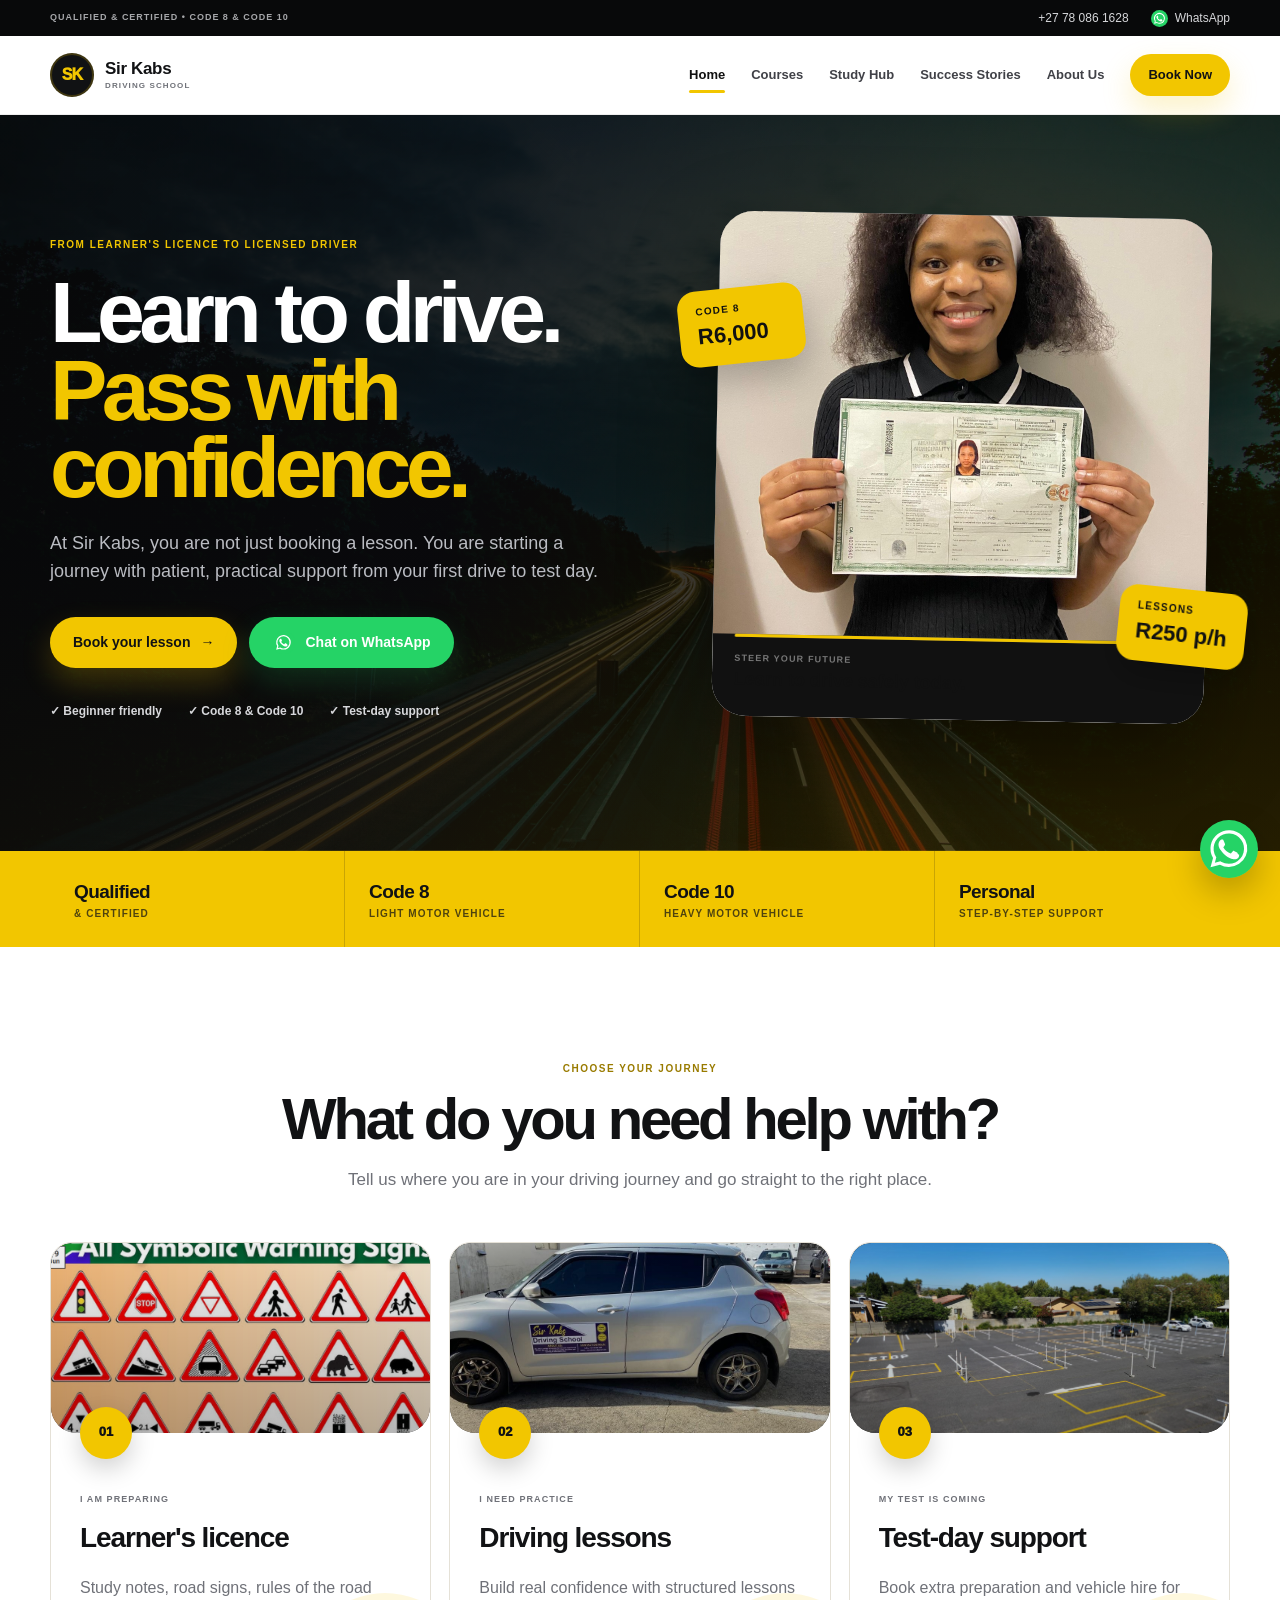
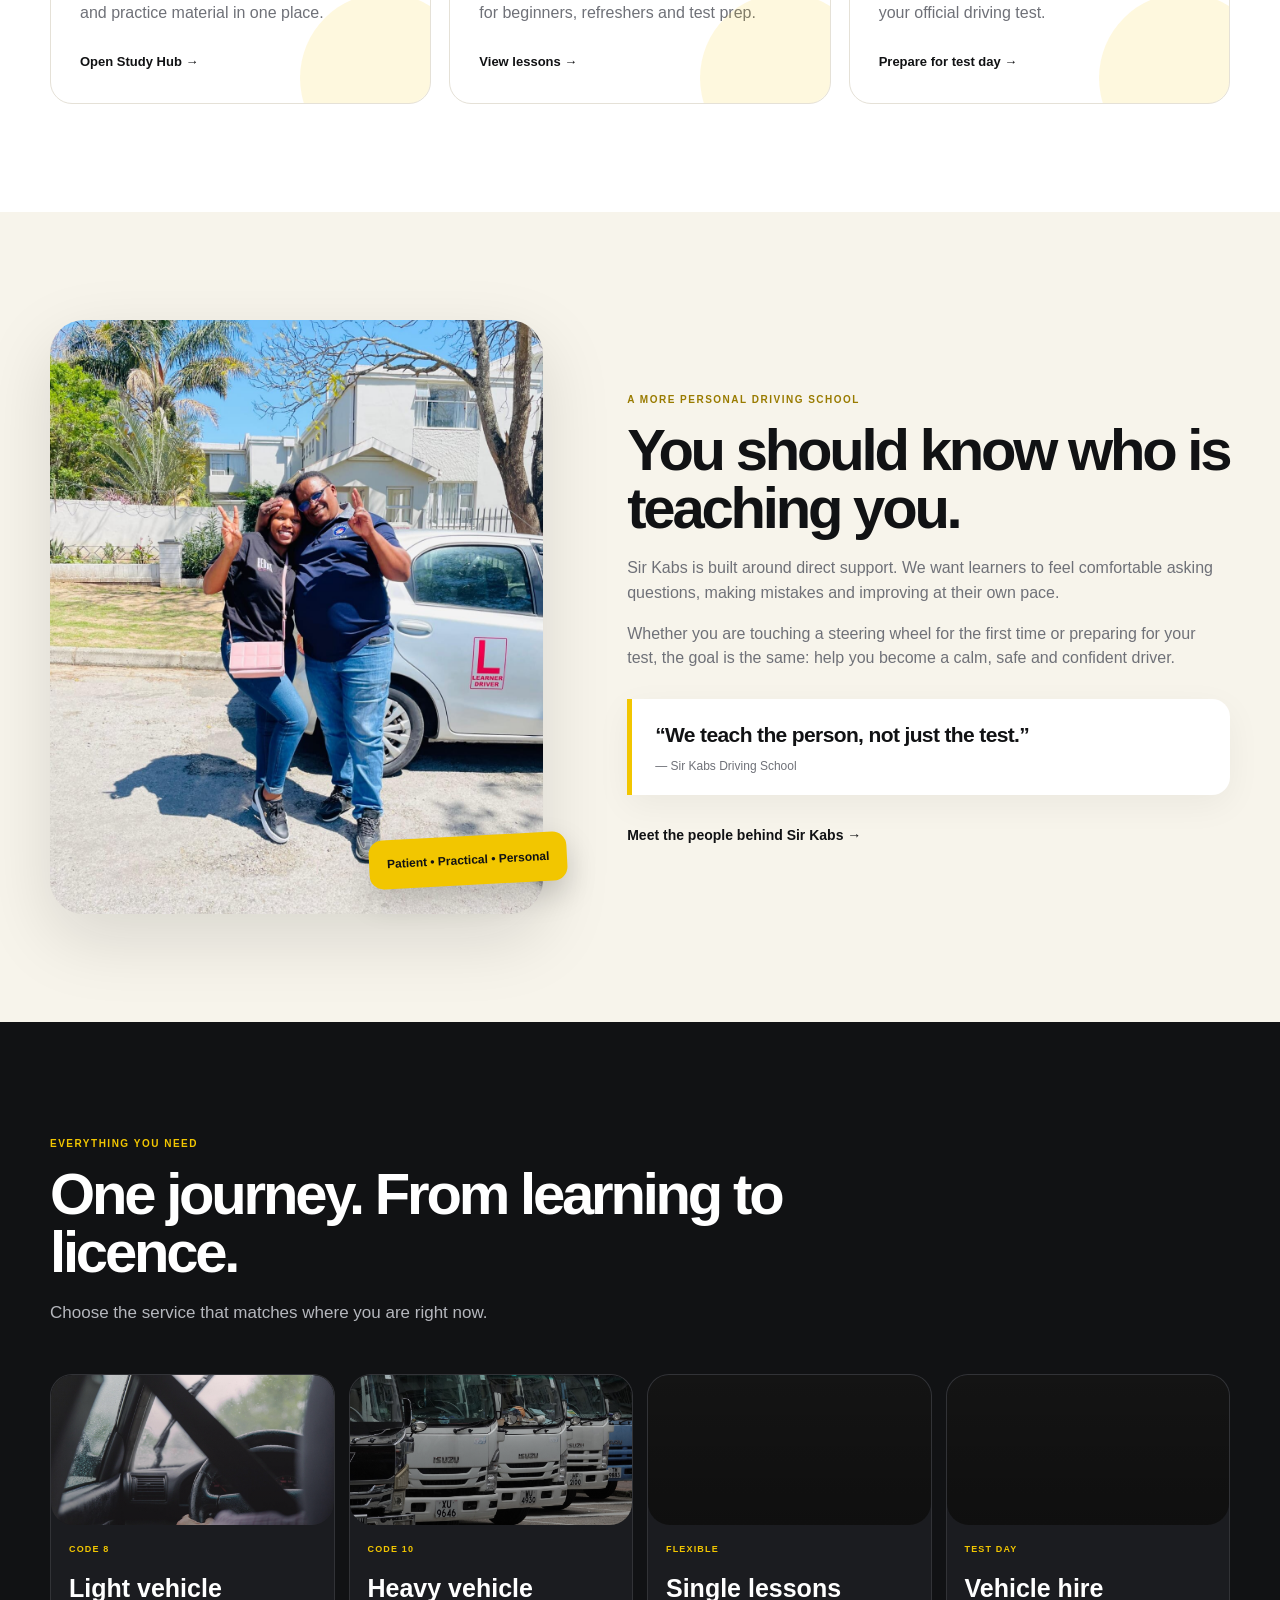
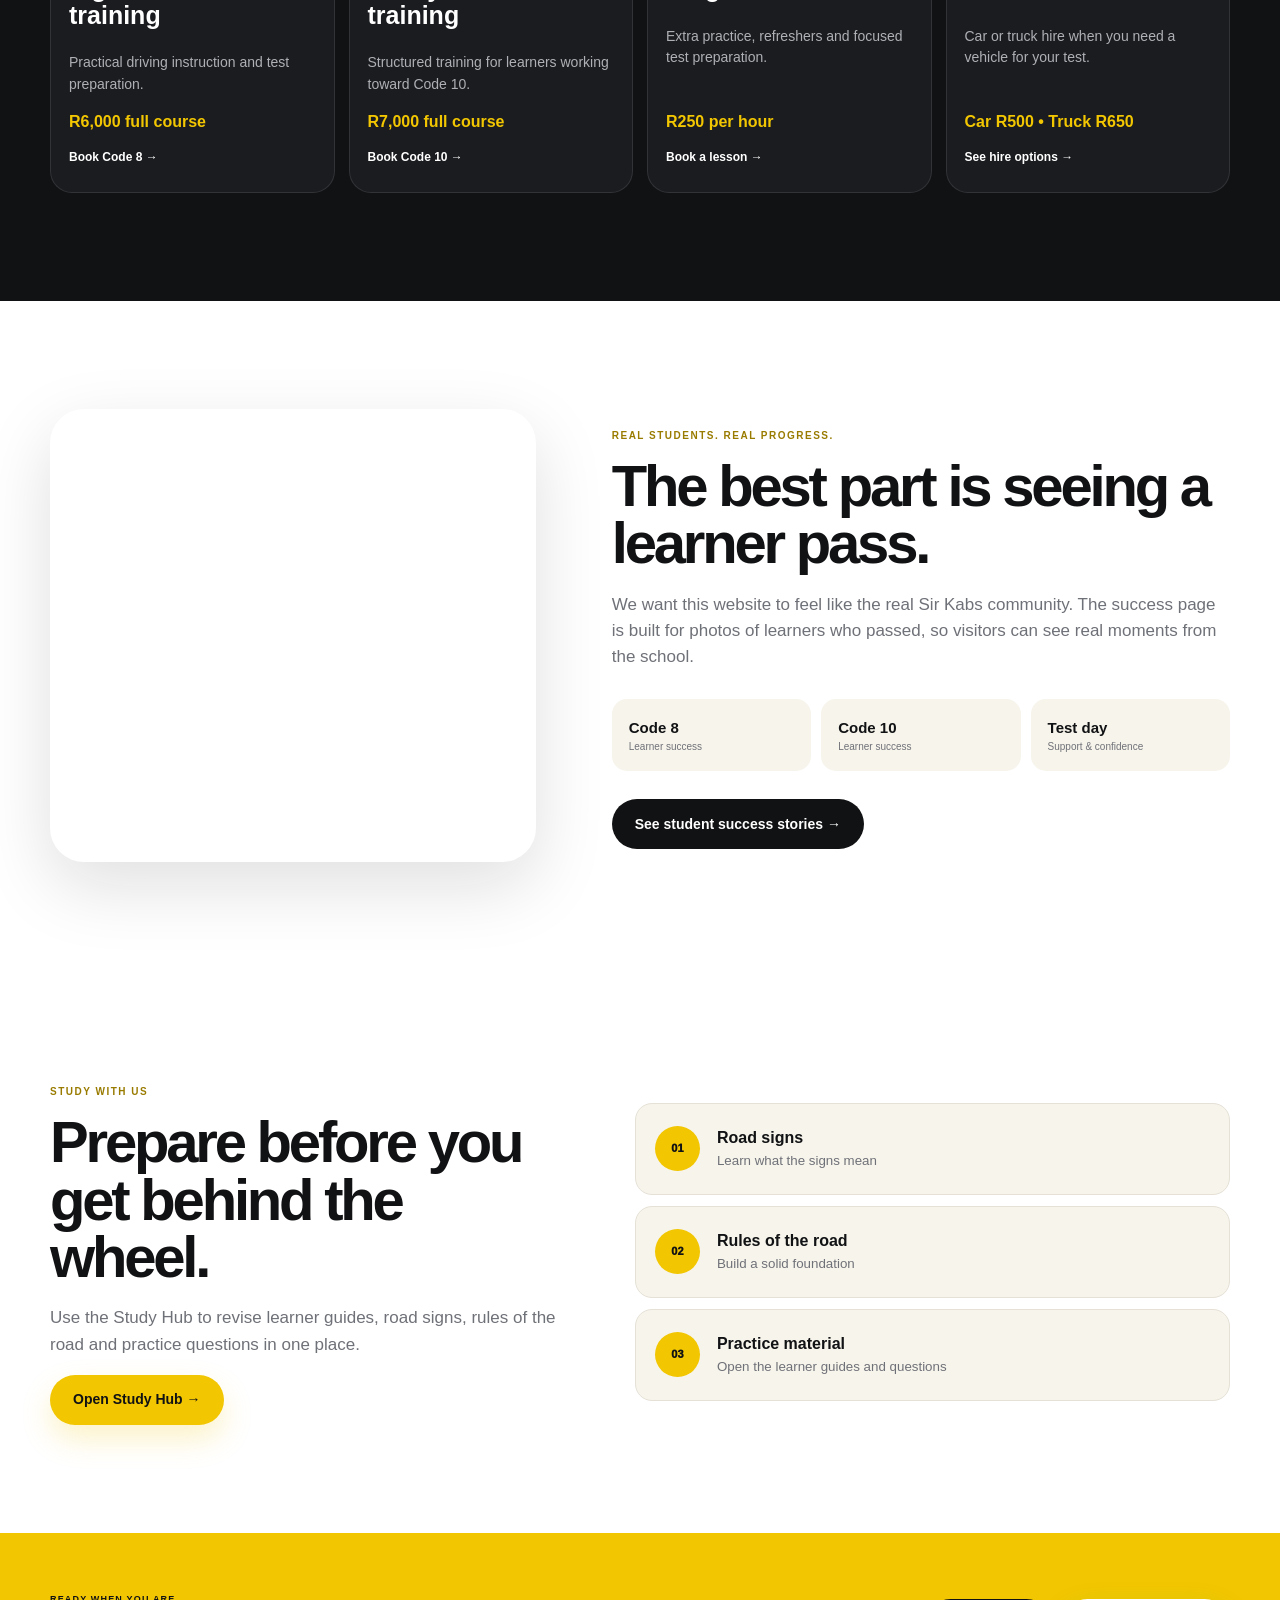
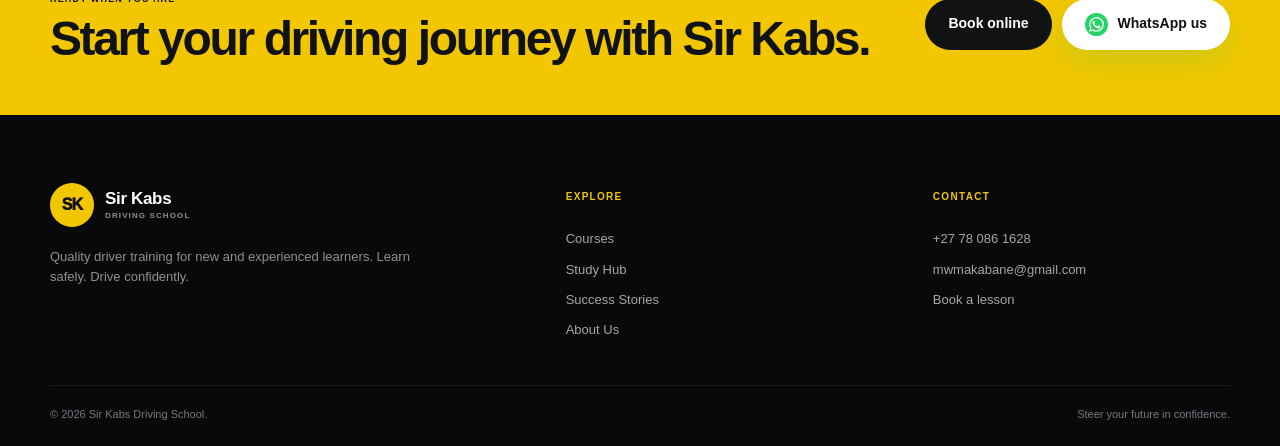
==== index.html @ 1b9d0bda "up" ====
<!DOCTYPE html>

<html lang="en">
<head>
<meta charset="utf-8"/>
<meta content="width=device-width, initial-scale=1.0" name="viewport"/>
<meta content="#111111" name="theme-color"/>
<meta content="Sir Kabs Driving School — personal Code 8 and Code 10 driver training, lessons, learner support and test-day vehicle hire." name="description"/>
<title>Sir Kabs Driving School | From Learner to Licensed Driver</title>
<link href="assets/favicon.svg" rel="icon" type="image/svg+xml"/>
<link href="style.css" rel="stylesheet"/>
<noscript><style>body{overflow:auto!important}.site-loader{display:none!important}.reveal{opacity:1!important;transform:none!important}</style></noscript></head>
<body class="is-loading" data-page="home">
<a class="skip-link" href="#main">Skip to content</a><div aria-hidden="true" class="site-loader" id="site-loader"><div class="loader-inner"><div class="loader-mark">SK</div><strong>Sir Kabs Driving School</strong><small>Steer your future</small><div class="loader-track"><span></span></div></div></div>
<div class="topbar">
<div class="container topbar-inner">
<span>Qualified &amp; Certified • Code 8 &amp; Code 10</span>
<div class="topbar-links">
<a href="tel:+27780861628">+27 78 086 1628</a>
<a class="top-whatsapp" href="https://wa.me/27780861628?text=Hi%20Sir%20Kabs%20Driving%20School%2C%20I%20would%20like%20to%20enquire." rel="noopener" target="_blank">
<img alt="" decoding="async" loading="lazy" src="assets/whatsapp.svg"/> WhatsApp
        </a>
</div>
</div>
</div>
<header class="site-header">
<div class="container nav-wrap">
<a aria-label="Sir Kabs Driving School home" class="brand" href="index.html">
<span class="brand-mark">SK</span>
<span class="brand-copy"><strong>Sir Kabs</strong><small>Driving School</small></span>
</a>
<button aria-controls="main-nav" aria-expanded="false" aria-label="Open menu" class="menu-toggle"><span></span><span></span><span></span></button>
<nav aria-label="Primary navigation" class="main-nav" id="main-nav">
<a aria-current="page" href="index.html">Home</a>
<a href="courses.html">Courses</a>
<a href="study.html">Study Hub</a>
<a href="success.html">Success Stories</a>
<a href="about.html">About Us</a>
<a class="btn btn-sm btn-primary nav-cta" href="booking.html">Book Now</a>
</nav>
</div>
</header>
<main id="main">
<section class="hero hero-home">
<div class="hero-orb hero-orb-a"></div>
<div class="hero-orb hero-orb-b"></div>
<div class="container hero-grid">
<div class="hero-copy reveal">
<span class="eyebrow">From learner's licence to licensed driver</span>
<h1>Learn to drive.<br/><em>Pass with confidence.</em></h1>
<p class="hero-text">At Sir Kabs, you are not just booking a lesson. You are starting a journey with patient, practical support from your first drive to test day.</p>
<div class="hero-actions">
<a class="btn btn-primary" href="booking.html">Book your lesson <span>→</span></a>
<a class="btn btn-whatsapp" href="https://wa.me/27780861628?text=Hi%20Sir%20Kabs%20Driving%20School%2C%20I%20want%20help%20with%20my%20driving%20journey." rel="noopener" target="_blank"><img alt="" decoding="async" loading="lazy" src="assets/whatsapp.svg"/> Chat on WhatsApp</a>
</div>
<div class="hero-facts">
<span>✓ Beginner friendly</span>
<span>✓ Code 8 &amp; Code 10</span>
<span>✓ Test-day support</span>
</div>
</div>
<div class="hero-visual reveal">
<!-- HERO SLIDER: add more <figure class="hero-slide"> items here when you receive new student photos. -->
<div aria-label="Sir Kabs learner highlights" class="hero-photo-card hero-slider" data-hero-slider="">
<div class="hero-slides">
<figure class="hero-slide is-active">
<img alt="Sir Kabs Driving School promotional banner" decoding="async" fetchpriority="high" loading="eager" src="assets/students/student1.jpeg"/>
<figcaption class="hero-photo-caption"><span>Steer your future</span><strong>Learn to drive safely today.</strong></figcaption>
</figure>
<figure class="hero-slide is-active">
<img alt="Sir Kabs Driving School promotional banner" decoding="async" fetchpriority="high" loading="eager" src="assets/students/student10.jpeg"/>
<figcaption class="hero-photo-caption"><span>Steer your future</span><strong>Learn to drive safely today.</strong></figcaption>
</figure>
<figure class="hero-slide">
<img alt="A Sir Kabs learner celebrating with her driving documents" decoding="async" loading="lazy" src="assets/students/student2.jpeg"/>
<figcaption class="hero-photo-caption"><span>Student success</span><strong>From learner to licensed driver.</strong></figcaption>
</figure>
<figure class="hero-slide">
<img alt="A smiling Sir Kabs learner showing her driving documents" decoding="async" loading="lazy" src="assets/students/student3.jpeg"/>
<figcaption class="hero-photo-caption"><span>Real learners</span><strong>Practice, progress and confidence.</strong></figcaption>
</figure>
<figure class="hero-slide">
<img alt="A Sir Kabs learner celebrating a successful driving milestone" decoding="async" loading="lazy" src="assets/students/student4.jpeg"/>
<figcaption class="hero-photo-caption"><span>Test day</span><strong>Support all the way to the finish.</strong></figcaption>
</figure>
<figure class="hero-slide">
<img alt="A Sir Kabs learner celebrating a successful driving milestone" decoding="async" loading="lazy" src="assets/students/student5.jpeg"/>
<figcaption class="hero-photo-caption"><span>Test day</span><strong>Support all the way to the finish.</strong></figcaption>
</figure>
<figure class="hero-slide">
<img alt="A Sir Kabs learner celebrating a successful driving milestone" decoding="async" loading="lazy" src="assets/students/student6.jpeg"/>
<figcaption class="hero-photo-caption"><span>Test day</span><strong>Support all the way to the finish.</strong></figcaption>
</figure>
<figure class="hero-slide">
<img alt="A Sir Kabs learner celebrating a successful driving milestone" decoding="async" loading="lazy" src="assets/students/student7.jpeg"/>
<figcaption class="hero-photo-caption"><span>Test day</span><strong>Support all the way to the finish.</strong></figcaption>
</figure>
<figure class="hero-slide">
<img alt="A Sir Kabs learner celebrating a successful driving milestone" decoding="async" loading="lazy" src="assets/students/student8.jpeg"/>
<figcaption class="hero-photo-caption"><span>Test day</span><strong>Support all the way to the finish.</strong></figcaption>
</figure>
<figure class="hero-slide">
<img alt="A Sir Kabs learner celebrating a successful driving milestone" decoding="async" loading="lazy" src="assets/students/student9.jpeg"/>
<figcaption class="hero-photo-caption"><span>Test day</span><strong>Support all the way to the finish.</strong></figcaption>
</figure>
</div>
<div aria-hidden="true" class="hero-slider-progress"><span></span></div>
</div>
<div class="floating-price floating-price-one"><small>Code 8</small><strong>R6,000</strong></div>
<div class="floating-price floating-price-two"><small>Lessons</small><strong>R250 p/h</strong></div>
</div>
</div>
</section>
<section aria-label="Sir Kabs highlights" class="trust-strip">
<div class="container trust-grid">
<div><strong>Qualified</strong><span>&amp; Certified</span></div>
<div><strong>Code 8</strong><span>Light motor vehicle</span></div>
<div><strong>Code 10</strong><span>Heavy motor vehicle</span></div>
<div><strong>Personal</strong><span>Step-by-step support</span></div>
</div>
</section>
<section class="section journey-section">
<div class="container">
<div class="section-heading centered reveal">
<span class="kicker">Choose your journey</span>
<h2>What do you need help with?</h2>
<p>Tell us where you are in your driving journey and go straight to the right place.</p>
</div>
<div class="journey-grid">
<a class="journey-card reveal" href="study.html">
<div class="card-media journey-media"><img alt="Road signs and learner study material" decoding="async" loading="lazy" src="assets/learners.png"/></div>
<span class="journey-icon">01</span>
<small>I am preparing</small>
<h3>Learner's licence</h3>
<p>Study notes, road signs, rules of the road and practice material in one place.</p>
<span class="text-link">Open Study Hub →</span>
</a>
<a class="journey-card reveal" href="courses.html#lessons">
<div class="card-media journey-media"><img alt="Driving lesson with Sir Kabs" decoding="async" loading="lazy" src="assets/car1.jpeg"/></div>
<span class="journey-icon">02</span>
<small>I need practice</small>
<h3>Driving lessons</h3>
<p>Build real confidence with structured lessons for beginners, refreshers and test prep.</p>
<span class="text-link">View lessons →</span>
</a>
<a class="journey-card reveal" href="booking.html?service=Car%20Hire">
<div class="card-media journey-media"><img alt="Sir Kabs school car ready for a driving test" decoding="async" loading="lazy" src="test day.png"/></div>
<span class="journey-icon">03</span>
<small>My test is coming</small>
<h3>Test-day support</h3>
<p>Book extra preparation and vehicle hire for your official driving test.</p>
<span class="text-link">Prepare for test day →</span>
</a>
</div>
</div>
</section>
<section class="section personal-section">
<div class="container personal-grid">
<div class="personal-photo reveal">
<!-- OWNER PHOTO: Current owner photo: assets/owners/Owner.jpeg -->
<img alt="Owner of Sir Kabs Driving School" class="owner-photo" data-fallback="assets/owner-placeholder.svg" decoding="async" loading="lazy" src="assets/owners/Owner.jpeg"/>
<div class="personal-stamp">Patient • Practical • Personal</div>
</div>
<div class="personal-copy reveal">
<span class="kicker">A more personal driving school</span>
<h2>You should know who is teaching you.</h2>
<p class="lead">Sir Kabs is built around direct support. We want learners to feel comfortable asking questions, making mistakes and improving at their own pace.</p>
<p>Whether you are touching a steering wheel for the first time or preparing for your test, the goal is the same: help you become a calm, safe and confident driver.</p>
<div class="quote-card">
<strong>“We teach the person, not just the test.”</strong>
<span>— Sir Kabs Driving School</span>
</div>
<a class="text-link strong" href="about.html">Meet the people behind Sir Kabs →</a>
</div>
</div>
</section>
<section class="section dark-section">
<div class="container">
<div class="section-heading light reveal">
<span class="kicker">Everything you need</span>
<h2>One journey. From learning to licence.</h2>
<p>Choose the service that matches where you are right now.</p>
</div>
<div class="service-grid">
<article class="service-card reveal"><div class="card-media service-media"><img alt="Code 8 training vehicle" decoding="async" loading="lazy" src="assets/driving.jpg"/></div><span>Code 8</span><h3>Light vehicle training</h3><p>Practical driving instruction and test preparation.</p><strong>R6,000 full course</strong><a href="booking.html?service=Code%208%20Full%20Course">Book Code 8 →</a></article>
<article class="service-card reveal"><div class="card-media service-media"><img alt="Truck used for Code 10 training" decoding="async" loading="lazy" src="assets/truck.jpg"/></div><span>Code 10</span><h3>Heavy vehicle training</h3><p>Structured training for learners working toward Code 10.</p><strong>R7,000 full course</strong><a href="booking.html?service=Code%2010%20Full%20Course">Book Code 10 →</a></article>
<article class="service-card reveal"><div class="card-media service-media"><img alt="Driving lesson in progress" decoding="async" loading="lazy" src="assets/lesson.jpg"/></div><span>Flexible</span><h3>Single lessons</h3><p>Extra practice, refreshers and focused test preparation.</p><strong>R250 per hour</strong><a href="booking.html?service=Driving%20Lesson">Book a lesson →</a></article>
<article class="service-card reveal"><div class="card-media service-media"><img alt="Sir Kabs vehicle hire option" decoding="async" loading="lazy" src="assets/car2.jpeg"/></div><span>Test day</span><h3>Vehicle hire</h3><p>Car or truck hire when you need a vehicle for your test.</p><strong>Car R500 • Truck R650</strong><a href="courses.html#hire">See hire options →</a></article>
</div>
</div>
</section>
<section class="section success-preview">
<div class="container success-preview-grid">
<div class="success-poster reveal"><img alt="Sir Kabs Driving School successful learners" decoding="async" loading="lazy" src="assets/sir-kabs-success.jpeg"/></div>
<div class="success-copy reveal">
<span class="kicker">Real students. Real progress.</span>
<h2>The best part is seeing a learner pass.</h2>
<p>We want this website to feel like the real Sir Kabs community. The success page is built for photos of learners who passed, so visitors can see real moments from the school.</p>
<div class="success-mini-grid">
<div><strong>Code 8</strong><span>Learner success</span></div>
<div><strong>Code 10</strong><span>Learner success</span></div>
<div><strong>Test day</strong><span>Support &amp; confidence</span></div>
</div>
<a class="btn btn-dark" href="success.html">See student success stories →</a>
</div>
</div>
</section>
<section class="section study-preview">
<div class="container study-preview-grid">
<div class="reveal">
<span class="kicker">Study with us</span>
<h2>Prepare before you get behind the wheel.</h2>
<p>Use the Study Hub to revise learner guides, road signs, rules of the road and practice questions in one place.</p>
<a class="btn btn-primary" href="study.html">Open Study Hub →</a>
</div>
<div class="study-stack reveal">
<div><span>01</span><strong>Road signs</strong><small>Learn what the signs mean</small></div>
<div><span>02</span><strong>Rules of the road</strong><small>Build a solid foundation</small></div>
<div><span>03</span><strong>Practice material</strong><small>Open the learner guides and questions</small></div>
</div>
</div>
</section>
<section class="cta-band">
<div class="container cta-band-inner">
<div><span>Ready when you are</span><h2>Start your driving journey with Sir Kabs.</h2></div>
<div class="cta-actions"><a class="btn btn-dark" href="booking.html">Book online</a><a class="btn btn-whatsapp light" href="https://wa.me/27780861628?text=Hi%20Sir%20Kabs%20Driving%20School%2C%20I%20would%20like%20to%20book." rel="noopener" target="_blank"><img alt="" decoding="async" loading="lazy" src="assets/whatsapp.svg"/> WhatsApp us</a></div>
</div>
</section>
</main>
<footer class="site-footer">
<div class="container footer-grid">
<div class="footer-brand"><a class="brand brand-light" href="index.html"><span class="brand-mark">SK</span><span class="brand-copy"><strong>Sir Kabs</strong><small>Driving School</small></span></a><p>Quality driver training for new and experienced learners. Learn safely. Drive confidently.</p></div>
<div><h3>Explore</h3><a href="courses.html">Courses</a><a href="study.html">Study Hub</a><a href="success.html">Success Stories</a><a href="about.html">About Us</a></div>
<div><h3>Contact</h3><a href="tel:+27780861628">+27 78 086 1628</a><a href="mailto:mwmakabane@gmail.com">mwmakabane@gmail.com</a><a href="booking.html">Book a lesson</a></div>
</div>
<div class="container footer-bottom"><span>© <span id="year"></span> Sir Kabs Driving School.</span><span>Steer your future in confidence.</span></div>
</footer>
<a aria-label="Chat with Sir Kabs on WhatsApp" class="whatsapp-float" href="https://wa.me/27780861628?text=Hi%20Sir%20Kabs%20Driving%20School%2C%20I%20need%20help." rel="noopener" target="_blank"><img alt="" decoding="async" loading="lazy" src="assets/whatsapp.svg"/></a>
<a class="mobile-book" href="booking.html">Book Now</a>
<div aria-live="polite" class="toast" id="toast" role="status"></div>
<script src="script.js"></script>
</body>
</html>
---- style.css ----
:root {
  --yellow: #f2c600;
  --yellow-2: #ffd628;
  --ink: #111214;
  --ink-2: #1b1c20;
  --paper: #f7f4eb;
  --white: #ffffff;
  --muted: #6f7178;
  --line: #e5e1d7;
  --green: #25d366;
  --danger: #bc2c2c;
  --success: #177044;
  --radius: 22px;
  --radius-lg: 34px;
  --shadow: 0 24px 70px rgba(16, 16, 18, .13);
  --container: 1180px;
}

* { box-sizing: border-box; }
html { scroll-behavior: smooth; }
body { margin: 0; font-family: "Segoe UI", Arial, sans-serif; color: var(--ink); background: var(--white); line-height: 1.55; -webkit-font-smoothing: antialiased; overflow-x: hidden; }
img { display: block; max-width: 100%; }
a { color: inherit; text-decoration: none; }
button, input, select, textarea { font: inherit; }
button { cursor: pointer; }
.container { width: min(var(--container), calc(100% - 40px)); margin-inline: auto; }
.skip-link { position: fixed; left: 20px; top: -100px; z-index: 10000; background: var(--yellow); color: var(--ink); padding: 12px 18px; border-radius: 10px; font-weight: 800; }
.skip-link:focus { top: 20px; }

/* ---------- shared buttons ---------- */
.btn { min-height: 50px; display: inline-flex; align-items: center; justify-content: center; gap: 10px; border: 1px solid transparent; border-radius: 999px; padding: 13px 22px; font-weight: 850; font-size: 14px; transition: transform .2s ease, box-shadow .2s ease, background .2s ease, border-color .2s ease; }
.btn:hover { transform: translateY(-2px); }
.btn-primary { background: var(--yellow); color: var(--ink); box-shadow: 0 14px 30px rgba(242, 198, 0, .22); }
.btn-primary:hover { background: var(--yellow-2); }
.btn-dark { background: var(--ink); color: var(--white); }
.btn-ghost { border-color: rgba(255,255,255,.26); color: var(--white); background: rgba(255,255,255,.05); }
.btn-ghost.dark { color: var(--ink); border-color: #cfc9b7; background: rgba(255,255,255,.65); }
.btn-whatsapp { background: var(--green); color: #fff; box-shadow: 0 12px 30px rgba(37, 211, 102, .18); }
.btn-whatsapp img { width: 23px; height: 23px; }
.btn-whatsapp.light { background: #fff; color: #111; }
.btn-sm { min-height: 42px; padding: 10px 17px; font-size: 13px; }
.btn.full { width: 100%; }
.btn.large { min-height: 58px; padding-inline: 28px; font-size: 15px; }

/* ---------- topbar/header ---------- */
.topbar { background: #08090a; color: #d6d7da; font-size: 12px; }
.topbar-inner { min-height: 36px; display: flex; align-items: center; justify-content: space-between; gap: 25px; }
.topbar-inner > span { text-transform: uppercase; letter-spacing: .11em; font-size: 9px; font-weight: 850; color: #a6a7aa; }
.topbar-links { display: flex; gap: 22px; align-items: center; }
.topbar-links a:hover { color: var(--yellow); }
.top-whatsapp { display: inline-flex; align-items: center; gap: 7px; }
.top-whatsapp img { width: 17px; height: 17px; }
.site-header { position: sticky; top: 0; z-index: 1200; background: rgba(255,255,255,.95); backdrop-filter: blur(18px); border-bottom: 1px solid rgba(17,18,20,.07); }
.nav-wrap { min-height: 78px; display: flex; align-items: center; justify-content: space-between; gap: 30px; }
.brand { display: inline-flex; align-items: center; gap: 11px; min-width: max-content; }
.brand-mark { width: 44px; height: 44px; display: grid; place-items: center; border-radius: 50%; background: var(--ink); color: var(--yellow); font-weight: 950; letter-spacing: -.05em; box-shadow: inset 0 0 0 2px rgba(242,198,0,.2); }
.brand-copy { display: grid; line-height: 1.02; }
.brand-copy strong { font-size: 17px; letter-spacing: -.02em; }
.brand-copy small { color: var(--muted); text-transform: uppercase; letter-spacing: .14em; font-size: 8px; font-weight: 850; margin-top: 5px; }
.main-nav { display: flex; align-items: center; gap: 26px; }
.main-nav > a:not(.btn) { font-size: 13px; font-weight: 750; color: #404147; position: relative; }
.main-nav > a:not(.btn)::after { content: ""; position: absolute; left: 0; right: 100%; bottom: -8px; height: 3px; border-radius: 99px; background: var(--yellow); transition: right .2s ease; }
.main-nav > a:not(.btn):hover::after, .main-nav > a[aria-current="page"]::after { right: 0; }
.main-nav > a[aria-current="page"] { color: #111; }
.menu-toggle { display: none; width: 45px; height: 45px; border: 0; background: transparent; padding: 9px; }
.menu-toggle span { display: block; height: 2px; background: #111; margin: 5px 0; border-radius: 5px; }

/* ---------- type / layout ---------- */
.section { padding: 108px 0; }
.soft-section { background: var(--paper); }
.dark-section { background: var(--ink); color: var(--white); }
.section-heading { max-width: 740px; margin-bottom: 48px; }
.section-heading.centered { text-align: center; margin-inline: auto; }
.section-heading.light p { color: #b5b7bd; }
.section-heading h2, .personal-copy h2, .story-grid h2, .promise-grid h2, .success-copy h2, .study-preview h2, .hire-grid h2, .booking-panel h2 { font-size: clamp(34px, 5vw, 58px); line-height: .99; letter-spacing: -.055em; margin: 10px 0 20px; }
.section-heading p, .lead { font-size: 17px; color: var(--muted); }
.kicker, .eyebrow { display: inline-flex; align-items: center; gap: 8px; text-transform: uppercase; letter-spacing: .15em; font-size: 10px; font-weight: 900; }
.kicker { color: #997b00; }
.dark-section .kicker, .kicker.light { color: var(--yellow); }
.eyebrow { color: var(--yellow); }
.eyebrow.light { color: var(--yellow); }
.text-link { font-weight: 850; font-size: 13px; }
.text-link.strong { font-size: 14px; }

/* ==========================================================
   HERO — with beautiful background image
   ========================================================== */
.hero {
    position: relative;
    overflow: hidden;
    color: #fff;
}

.hero-home {
    min-height: 720px;
    display: flex;
    align-items: center;
    background: var(--ink);
}

/* Background image */
.hero-home::before {
    content: "";
    position: absolute;
    inset: 0;
    background: url("Backgoud1.jpg") center / cover no-repeat;
    z-index: 0;
    animation: heroZoom 8s ease forwards;
    filter: brightness(0.5) saturate(1.15);
}

/* Rich gradient overlay — dark on left for text, warm gold glow on right */
.hero-home::after {
    content: "";
    position: absolute;
    inset: 0;
    background:
        linear-gradient(
            110deg,
            rgba(8, 9, 10, 0.88) 0%,
            rgba(12, 12, 16, 0.72) 38%,
            rgba(30, 24, 4, 0.52) 65%,
            rgba(50, 40, 5, 0.38) 100%
        ),
        linear-gradient(
            to top,
            rgba(242, 198, 0, 0.12) 0%,
            transparent 40%
        );
    z-index: 1;
    pointer-events: none;
}

/* Keep orbs subtle so image shows */
.hero-orb { z-index: 1; opacity: 0.18; }
.hero-orb-a { background: #3d3200; }
.hero-orb-b { background: #1e1a04; }

/* Content above everything */
.hero-grid {
    position: relative;
    z-index: 2;
}

/* Gold bottom border accent */
.hero-home .container::after {
    content: "";
    position: absolute;
    bottom: 0; left: 0; right: 0;
    height: 1px;
    background: linear-gradient(90deg, transparent, rgba(242,198,0,0.3), transparent);
    z-index: 3;
}

@keyframes heroZoom {
    from { transform: scale(1.06); }
    to   { transform: scale(1.00); }
}

/* ---------- homepage hero (rest stays same) ---------- */
.hero-grid { display: grid; grid-template-columns: 1.03fr .97fr; gap: 74px; align-items: center; padding: 82px 0 96px; position: relative; z-index: 2; }
.hero-copy h1, .inner-hero h1, .booking-side h1, .study-hero h1 { font-size: clamp(48px, 7vw, 86px); line-height: .9; letter-spacing: -.065em; margin: 18px 0 24px; }
.hero-copy h1 em, .inner-hero h1 em, .booking-side h1 em, .study-hero h1 em { color: var(--yellow); font-style: normal; }
.hero-text, .inner-hero p, .booking-side > p, .study-hero p { color: #babcc2; font-size: 18px; max-width: 650px; }
.hero-actions { display: flex; gap: 12px; flex-wrap: wrap; margin-top: 31px; }
.hero-facts { margin-top: 34px; display: flex; gap: 18px 26px; flex-wrap: wrap; color: #d7d8db; font-size: 12px; font-weight: 700; }
.hero-visual { position: relative; padding: 18px 22px 35px; max-width: 100%; }
.hero-photo-card { overflow: hidden; border-radius: 34px; background: #fff; box-shadow: 0 32px 90px rgba(0,0,0,.37); transform: rotate(1.5deg); }
.hero-photo-card img { width: 100%; aspect-ratio: 1.28 / 1; object-fit: cover; }
.hero-photo-caption { color: #111; padding: 18px 22px 22px; display: grid; }
.hero-photo-caption span { color: #777; text-transform: uppercase; letter-spacing: .13em; font-size: 9px; font-weight: 900; }
.hero-photo-caption strong { font-size: 18px; }
.floating-price { position: absolute; z-index: 3; background: var(--yellow); color: #111; border-radius: 18px; padding: 13px 18px; box-shadow: 0 16px 35px rgba(0,0,0,.25); display: grid; min-width: 125px; max-width: calc(50% - 10px); }
.floating-price small { font-size: 10px; text-transform: uppercase; letter-spacing: .12em; font-weight: 850; }
.floating-price strong { font-size: 22px; }
.floating-price-one { left: -15px; top: 90px; transform: rotate(-6deg); }
.floating-price-two { right: -16px; bottom: 90px; transform: rotate(6deg); }

/* ---------- trust ---------- */
.trust-strip { background: var(--yellow); }
.trust-grid { display: grid; grid-template-columns: repeat(4,1fr); }
.trust-grid > div { min-height: 96px; padding: 21px 24px; display: flex; flex-direction: column; justify-content: center; border-right: 1px solid rgba(17,18,20,.18); }
.trust-grid > div:last-child { border-right: 0; }
.trust-grid strong { font-size: 19px; letter-spacing: -.03em; }
.trust-grid span { font-size: 10px; text-transform: uppercase; letter-spacing: .11em; font-weight: 750; opacity: .72; }

/* ---------- journey ---------- */
.journey-section { background: #fff; }
.journey-grid { display: grid; grid-template-columns: repeat(3,1fr); gap: 18px; }
.journey-card { min-height: 320px; border: 1px solid var(--line); background: #fff; border-radius: var(--radius); padding: 0 29px 29px; position: relative; overflow: hidden; transition: .25s ease; }
.journey-card::before { content: ""; position: absolute; inset: auto -40px -60px auto; width: 170px; height: 170px; border-radius: 50%; background: rgba(242,198,0,.13); transition: .25s ease; }
.journey-card:hover { transform: translateY(-7px); border-color: #d1c477; box-shadow: var(--shadow); }
.journey-card:hover::before { transform: scale(1.4); }
.card-media { position: relative; overflow: hidden; background: #151515; isolation: isolate; }
.card-media::after { content: ""; position: absolute; inset: 0; background: linear-gradient(180deg, rgba(0,0,0,.08) 0%, rgba(0,0,0,.38) 100%); opacity: .75; pointer-events: none; }
.card-media img { width: 100%; height: 100%; object-fit: cover; object-position: center; display: block; transform: scale(1.02); transition: transform .45s ease; }
.journey-card:hover .card-media img, .service-card:hover .card-media img, .course-detail-card:hover .card-media img, .hire-card:hover .card-media img, .material-card:hover .card-media img { transform: scale(1.08); }
.journey-media { height: 190px; margin: 0 -29px 0; border-radius: calc(var(--radius) - 1px) calc(var(--radius) - 1px) 26px 26px; }
.journey-icon { width: 52px; height: 52px; border-radius: 50%; display: grid; place-items: center; background: var(--yellow); font-weight: 950; font-size: 13px; margin: -26px 0 26px; position: relative; z-index: 2; box-shadow: 0 10px 24px rgba(0,0,0,.18); }
.journey-card small { text-transform: uppercase; letter-spacing: .12em; font-size: 9px; font-weight: 850; color: var(--muted); }
.journey-card h3 { font-size: 28px; letter-spacing: -.04em; margin: 7px 0 10px; }
.journey-card p { color: var(--muted); margin-bottom: 24px; }

/* ---------- personal / about preview ---------- */
.personal-section { background: var(--paper); }
.personal-grid { display: grid; grid-template-columns: .9fr 1.1fr; gap: 84px; align-items: center; }
.personal-photo { position: relative; }
.personal-photo > img { width: 100%; aspect-ratio: .83 / 1; object-fit: cover; border-radius: var(--radius-lg); box-shadow: var(--shadow); background: #242424; }
.personal-stamp { position: absolute; right: -24px; bottom: 30px; background: var(--yellow); padding: 15px 18px; border-radius: 14px; font-weight: 900; font-size: 12px; transform: rotate(-3deg); box-shadow: 0 13px 30px rgba(0,0,0,.18); }
.personal-copy > p { color: var(--muted); font-size: 16px; }
.quote-card { margin: 28px 0; border-left: 5px solid var(--yellow); background: #fff; padding: 20px 23px; border-radius: 0 18px 18px 0; box-shadow: 0 10px 35px rgba(0,0,0,.05); display: grid; gap: 5px; }
.quote-card strong { font-size: 21px; letter-spacing: -.03em; }
.quote-card span { color: var(--muted); font-size: 12px; }

/* ---------- services ---------- */
.service-grid { display: grid; grid-template-columns: repeat(4,1fr); gap: 14px; }
.service-card { min-height: 340px; display: flex; flex-direction: column; border: 1px solid rgba(255,255,255,.1); border-radius: var(--radius); padding: 18px 18px 25px; background: var(--ink-2); overflow: hidden; }
.service-media { height: 150px; margin: -18px -18px 18px; border-radius: calc(var(--radius) - 1px) calc(var(--radius) - 1px) 22px 22px; }
.service-card > span { width: max-content; color: var(--yellow); text-transform: uppercase; letter-spacing: .13em; font-size: 9px; font-weight: 900; }
.service-card h3 { font-size: 25px; line-height: 1.06; margin: 18px 0 10px; }
.service-card p { color: #aeb0b5; font-size: 14px; }
.service-card strong { margin-top: auto; color: var(--yellow); font-size: 16px; }
.service-card a { margin-top: 14px; font-weight: 850; font-size: 12px; }

/* ---------- success preview ---------- */
.success-preview-grid { display: grid; grid-template-columns: .88fr 1.12fr; gap: 76px; align-items: center; }
.success-poster img, .success-large img { width: 100%; border-radius: var(--radius-lg); box-shadow: var(--shadow); }
.success-copy > p { color: var(--muted); font-size: 17px; }
.success-mini-grid { display: grid; grid-template-columns: repeat(3,1fr); gap: 10px; margin: 28px 0; }
.success-mini-grid > div { background: var(--paper); padding: 17px; border-radius: 15px; display: grid; }
.success-mini-grid strong { font-size: 15px; }
.success-mini-grid span { color: var(--muted); font-size: 10px; }

/* ---------- study preview ---------- */
.study-preview { background: #fff; }
.study-preview-grid { display: grid; grid-template-columns: .92fr 1.08fr; gap: 78px; align-items: center; }
.study-preview p { color: var(--muted); font-size: 17px; max-width: 570px; }
.study-stack { display: grid; gap: 11px; }
.study-stack > div { min-height: 92px; border: 1px solid var(--line); border-radius: 17px; display: grid; grid-template-columns: 46px 1fr; column-gap: 16px; align-items: center; padding: 15px 19px; background: var(--paper); }
.study-stack > div > span { grid-row: 1 / 3; width: 45px; height: 45px; border-radius: 50%; display: grid; place-items: center; background: var(--yellow); font-weight: 950; font-size: 11px; }
.study-stack strong { align-self: end; }
.study-stack small { color: var(--muted); align-self: start; }

/* ---------- cta / footer ---------- */
.cta-band { background: var(--yellow); padding: 52px 0; }
.cta-band-inner { display: flex; justify-content: space-between; align-items: center; gap: 40px; }
.cta-band-inner > div:first-child > span { text-transform: uppercase; letter-spacing: .13em; font-weight: 900; font-size: 9px; }
.cta-band h2 { margin: 5px 0 0; font-size: clamp(29px,4vw,48px); letter-spacing: -.05em; line-height: 1; }
.cta-actions { display: flex; gap: 10px; flex-wrap: wrap; justify-content: flex-end; }
.site-footer { background: #08090a; color: #eee; padding: 68px 0 23px; }
.footer-grid { display: grid; grid-template-columns: 1.5fr 1fr 1fr; gap: 70px; }
.brand-light .brand-mark { background: var(--yellow); color: #111; }
.brand-light .brand-copy strong { color: #fff; }
.brand-light .brand-copy small { color: #8f9095; }
.footer-brand p { max-width: 360px; color: #8f9095; font-size: 13px; margin-top: 20px; }
.footer-grid h3 { color: var(--yellow); text-transform: uppercase; letter-spacing: .13em; font-size: 10px; margin: 6px 0 15px; }
.footer-grid > div:not(.footer-brand) { display: flex; flex-direction: column; gap: 10px; }
.footer-grid > div:not(.footer-brand) a { color: #a5a6aa; font-size: 13px; }
.footer-grid a:hover { color: var(--yellow); }
.footer-bottom { margin-top: 45px; padding-top: 20px; border-top: 1px solid rgba(255,255,255,.08); display: flex; justify-content: space-between; gap: 20px; color: #777980; font-size: 11px; }
.whatsapp-float { position: fixed; right: 22px; bottom: 22px; z-index: 1300; width: 58px; height: 58px; border-radius: 50%; box-shadow: 0 14px 34px rgba(0,0,0,.25); transition: .2s ease; }
.whatsapp-float:hover { transform: translateY(-3px) scale(1.03); }
.whatsapp-float img { width: 100%; height: 100%; }
.mobile-book { display: none; }
.toast { position: fixed; left: 50%; bottom: 30px; z-index: 5000; transform: translate(-50%, 160%); opacity: 0; background: #111; color: #fff; padding: 13px 18px; border-radius: 999px; box-shadow: var(--shadow); font-size: 12px; font-weight: 800; transition: .25s ease; text-align: center; max-width: calc(100% - 34px); }
.toast.show { transform: translate(-50%,0); opacity: 1; }

/* ---------- inner page hero ---------- */
.inner-hero { position: relative; background: var(--ink); color: #fff; overflow: hidden; min-height: 590px; display: flex; align-items: center; }

/* Background photo layer — shared by every .inner-hero variant */
.inner-hero::before {
    content: "";
    position: absolute;
    inset: -1px;
    background-size: cover;
    background-repeat: no-repeat;
    background-position: center;
    z-index: 0;
    filter: brightness(0.45) saturate(1.12);
}

/* Same rich gradient overlay used on the homepage hero, so every page feels consistent */
.inner-hero::after {
    content: "";
    position: absolute;
    inset: 0;
    background:
        linear-gradient(110deg, rgba(8,9,10,.9) 0%, rgba(12,12,16,.76) 40%, rgba(30,24,4,.5) 68%, rgba(50,40,5,.34) 100%),
        linear-gradient(to top, rgba(242,198,0,.1) 0%, transparent 40%);
    z-index: 1;
    pointer-events: none;
}

.inner-hero-grid { position: relative; z-index: 2; width: 100%; min-height: 590px; display: grid; grid-template-columns: 1.03fr .97fr; gap: 70px; align-items: center; padding: 72px 0; }
.inner-hero p { max-width: 620px; }
.inner-hero-image { position: relative; }
.inner-hero-image img { width: 100%; max-height: 510px; object-fit: cover; border-radius: var(--radius-lg); box-shadow: 0 30px 80px rgba(0,0,0,.36); }
.about-hero .inner-hero-image img { object-position: center; }
.compact-hero { min-height: 540px; }
.compact-hero .inner-hero-grid { min-height: 540px; }
.success-hero { min-height: 560px; }

/* Per-page hero photos — swap any of these paths for a different image whenever you like */
.about-hero::before { background-image: url("BackgroundA.jpg"); background-position: center 25%; }
.compact-hero::before { background-image: url("backgroundL.jpg"); background-position: center 40%; }
.success-hero::before { background-image: url("assets/owners/Owner.jpeg"); background-position: center 30%; }

/* ---------- about page ---------- */
.owner-grid { display: grid; grid-template-columns: 1fr 1fr; gap: 22px; }
.owner-card { border: 1px solid var(--line); border-radius: var(--radius-lg); overflow: hidden; background: #fff; box-shadow: 0 18px 60px rgba(0,0,0,.06); }
.owner-image img { width: 100%; aspect-ratio: 1 / 1.06; object-fit: cover; background: #222; }
.owner-copy { padding: 28px; }
.owner-copy > span { color: #987b00; text-transform: uppercase; letter-spacing: .12em; font-size: 9px; font-weight: 900; }
.owner-copy h3 { font-size: 31px; margin: 5px 0 9px; letter-spacing: -.04em; }
.owner-copy p { color: var(--muted); }
.owner-tags { display: flex; gap: 8px; flex-wrap: wrap; margin-top: 20px; }
.owner-tags b { background: var(--paper); border: 1px solid var(--line); padding: 8px 11px; border-radius: 999px; font-size: 10px; }
.story-grid { display: grid; grid-template-columns: .92fr 1.08fr; gap: 78px; }
.story-grid > div:first-child > p:not(.lead) { color: var(--muted); }
.value-list { display: grid; }
.value-list > div { display: grid; grid-template-columns: 54px 1fr; gap: 17px; padding: 19px 0; border-bottom: 1px solid var(--line); }
.value-list > div:last-child { border-bottom: 0; }
.value-list > div > span { width: 48px; height: 48px; border-radius: 50%; background: var(--yellow); display: grid; place-items: center; font-size: 10px; font-weight: 950; }
.value-list strong { font-size: 17px; }
.value-list p { color: var(--muted); margin: 3px 0 0; }
.promise-grid { display: grid; grid-template-columns: .7fr 1.3fr; gap: 78px; align-items: start; }
.promise-cards { display: grid; grid-template-columns: repeat(3,1fr); gap: 12px; }
.promise-cards article { background: var(--ink-2); border: 1px solid rgba(255,255,255,.1); border-radius: 18px; padding: 22px; min-height: 185px; }
.promise-cards strong { color: var(--yellow); font-size: 17px; }
.promise-cards p { color: #a9abb0; font-size: 13px; }

/* ---------- courses page ---------- */
.course-page-grid { display: grid; grid-template-columns: repeat(3,1fr); gap: 18px; }
.course-detail-card { border: 1px solid var(--line); border-radius: var(--radius); padding: 20px 27px 27px; display: flex; flex-direction: column; min-height: 480px; background: #fff; box-shadow: 0 16px 50px rgba(0,0,0,.04); overflow: hidden; }
.course-detail-card.featured { border-color: #ddbf3b; background: #fffdf3; }
.course-media { height: 180px; margin: -20px -27px 20px; border-radius: calc(var(--radius) - 1px) calc(var(--radius) - 1px) 24px 24px; }
.course-top { display: flex; justify-content: space-between; gap: 20px; align-items: center; }
.course-pill { background: var(--yellow); border-radius: 999px; padding: 7px 11px; font-size: 10px; font-weight: 900; text-transform: uppercase; letter-spacing: .1em; }
.course-top strong { font-size: 19px; }
.course-detail-card h3 { font-size: 29px; letter-spacing: -.045em; margin: 25px 0 10px; }
.course-detail-card p { color: var(--muted); }
.course-detail-card ul { padding-left: 18px; color: #43454b; font-size: 13px; display: grid; gap: 8px; margin-bottom: 25px; }
.course-detail-card .btn { margin-top: auto; }
.hire-grid { display: grid; grid-template-columns: .9fr 1.1fr; gap: 72px; align-items: center; }
.hire-grid p { color: var(--muted); }
.hire-cards { display: grid; grid-template-columns: 1fr 1fr; gap: 13px; }
.hire-card { min-height: 220px; background: #fff; border: 1px solid var(--line); border-radius: var(--radius); padding: 18px 24px 24px; display: flex; flex-direction: column; transition: .2s ease; overflow: hidden; }
.hire-card:hover { transform: translateY(-5px); box-shadow: var(--shadow); }
.hire-media { height: 135px; margin: -18px -24px 18px; border-radius: calc(var(--radius) - 1px) calc(var(--radius) - 1px) 20px 20px; }
.hire-card > span { color: var(--muted); text-transform: uppercase; letter-spacing: .1em; font-size: 9px; font-weight: 900; }
.hire-card strong { margin-top: auto; font-size: 42px; letter-spacing: -.05em; }
.hire-card small { font-weight: 850; }
.price-table { border-top: 1px solid rgba(255,255,255,.12); }
.price-table > div { display: grid; grid-template-columns: 1.4fr .6fr auto; gap: 20px; align-items: center; padding: 20px 0; border-bottom: 1px solid rgba(255,255,255,.12); }
.price-table span { color: #bebfc4; }
.price-table strong { color: var(--yellow); font-size: 19px; }
.price-table a { font-weight: 850; font-size: 12px; }
.lesson-steps .steps-grid { display: grid; grid-template-columns: repeat(4,1fr); gap: 14px; }
.steps-grid > div { border-top: 4px solid var(--yellow); background: var(--paper); padding: 23px; border-radius: 0 0 16px 16px; }
.steps-grid b { color: #987b00; font-size: 10px; }
.steps-grid h3 { font-size: 22px; margin: 24px 0 7px; }
.steps-grid p { color: var(--muted); font-size: 13px; }

/* ---------- success page ---------- */
.student-gallery { display: grid; grid-template-columns: repeat(4,1fr); gap: 15px; }
.student-card { margin: 0; border-radius: 19px; overflow: hidden; border: 1px solid var(--line); background: #fff; box-shadow: 0 10px 35px rgba(0,0,0,.04); }
.student-card img { width: 100%; aspect-ratio: 1 / 1; object-fit: cover; background: var(--paper); }
.student-card figcaption { padding: 15px; display: grid; }
.student-card figcaption strong { font-size: 14px; }
.student-card figcaption span { color: var(--muted); font-size: 10px; }
.success-feature-grid { display: grid; grid-template-columns: .85fr 1.15fr; gap: 72px; align-items: center; }
.success-feature-grid h2 { font-size: clamp(34px, 5vw, 58px); line-height: 1; letter-spacing: -.055em; margin: 10px 0 18px; }
.success-feature-grid p { color: var(--muted); font-size: 17px; }
.result-points { display: grid; gap: 8px; margin: 24px 0 27px; font-weight: 750; font-size: 13px; }

/* ---------- booking page ---------- */
.booking-hero { position: relative; overflow: hidden; background: var(--ink); color: #fff; padding: 84px 0 100px; }
.booking-hero::before {
    content: "";
    position: absolute;
    inset: -1px;
    background-image: url("Backgoud1.jpg");
    background-size: cover;
    background-repeat: no-repeat;
    background-position: center 40%;
    z-index: 0;
    filter: brightness(0.4) saturate(1.1);
}
.booking-hero::after {
    content: "";
    position: absolute;
    inset: 0;
    background:
        linear-gradient(110deg, rgba(8,9,10,.92) 0%, rgba(12,12,16,.8) 42%, rgba(30,24,4,.55) 70%, rgba(50,40,5,.36) 100%),
        radial-gradient(circle at 8% 20%, rgba(59,51,14,.55) 0, transparent 30%);
    z-index: 1;
    pointer-events: none;
}
.booking-grid { position: relative; z-index: 2; display: grid; grid-template-columns: .75fr 1.25fr; gap: 65px; align-items: start; }
.booking-side { position: sticky; top: 120px; }
.booking-side > p { max-width: 520px; }
.booking-direct { margin-top: 34px; display: grid; }
.booking-direct > a { display: grid; gap: 4px; padding: 15px 0; border-bottom: 1px solid rgba(255,255,255,.1); }
.booking-direct span { color: #92949a; text-transform: uppercase; letter-spacing: .12em; font-size: 9px; font-weight: 850; }
.booking-direct strong { font-size: 16px; display: inline-flex; gap: 8px; align-items: center; }
.booking-direct strong img { width: 20px; height: 20px; }
.booking-note { margin-top: 28px; padding: 20px; border: 1px solid rgba(255,255,255,.1); border-radius: 17px; background: rgba(255,255,255,.04); }
.booking-note strong { color: var(--yellow); }
.booking-note ol { margin: 10px 0 0; padding-left: 20px; color: #b7b9bf; font-size: 13px; display: grid; gap: 6px; }
.booking-panel { background: #fff; color: var(--ink); border-radius: 30px; padding: 34px; box-shadow: 0 35px 90px rgba(0,0,0,.32); }
.booking-panel-head > span { text-transform: uppercase; letter-spacing: .13em; color: #987b00; font-weight: 900; font-size: 9px; }
.booking-panel-head h2 { font-size: clamp(31px,4vw,48px); margin-bottom: 7px; }
.booking-panel-head p { margin-top: 0; color: var(--muted); font-size: 12px; }
.quick-service-row { display: flex; flex-wrap: wrap; gap: 8px; margin: 23px 0; }
.quick-service-row button { border: 1px solid var(--line); background: var(--paper); border-radius: 999px; padding: 8px 12px; font-size: 10px; font-weight: 850; color: #3e4046; }
.quick-service-row button:hover, .quick-service-row button.active { border-color: #bda126; background: var(--yellow); color: #111; }
.booking-form label { display: grid; gap: 7px; color: #292a2e; font-weight: 800; font-size: 11px; margin-bottom: 14px; }
.booking-form label > span { color: var(--danger); }
.form-grid.two { display: grid; grid-template-columns: 1fr 1fr; gap: 13px; }
.booking-form input, .booking-form select, .booking-form textarea { width: 100%; border: 1px solid #dad7cf; background: #fbfaf7; color: #111; border-radius: 13px; padding: 13px 14px; outline: none; transition: .2s ease; font-size: 16px; }
.booking-form input:focus, .booking-form select:focus, .booking-form textarea:focus { border-color: #b89a18; box-shadow: 0 0 0 3px rgba(242,198,0,.18); }
.booking-form textarea { resize: vertical; min-height: 110px; }
.booking-form .consent { display: flex; align-items: flex-start; gap: 9px; color: var(--muted); font-weight: 600; }
.booking-form .consent input { width: 18px; height: 18px; flex: 0 0 18px; margin-top: 2px; accent-color: var(--yellow); }
.booking-form .consent span { color: inherit; }
.booking-form .consent b { color: var(--danger); }
.honeypot { position: absolute !important; left: -99999px !important; opacity: 0 !important; pointer-events: none !important; }
.submit-btn[disabled] { opacity: .65; cursor: wait; }
.form-status { display: none; border-radius: 12px; padding: 12px 14px; margin: 5px 0 14px; font-size: 12px; font-weight: 700; }
.form-status.show { display: block; }
.form-status.success { background: #e7f7ee; color: var(--success); }
.form-status.error { background: #ffeded; color: var(--danger); }
.form-footnote { text-align: center; color: var(--muted); font-size: 10px; margin: 11px 0 0; }
.whatsapp-center { display: flex; justify-content: center; }

/* ---------- study page ---------- */
.study-hero { position: relative; overflow: hidden; background: linear-gradient(120deg, #f8f6ee 0%, #eee8d4 60%, #f6ce2c 150%); }
.study-hero::before { content: ""; position: absolute; inset: 0; background: linear-gradient(90deg, rgba(248,246,238,.98) 0%, rgba(248,246,238,.92) 36%, rgba(248,246,238,.62) 62%, rgba(248,246,238,.28) 100%), url("K53test.png") center/cover no-repeat; opacity: .95; }
.study-hero::after { content: ""; position: absolute; width: 520px; height: 520px; right: -120px; top: 40px; border-radius: 50%; background: radial-gradient(circle, rgba(242,198,0,.38) 0%, rgba(242,198,0,.12) 44%, rgba(242,198,0,0) 72%); filter: blur(10px); }
.study-hero-grid { position: relative; z-index: 1; min-height: 620px; display: grid; grid-template-columns: 1.05fr .95fr; gap: 70px; align-items: center; padding: 78px 0; }
.study-hero h1 { color: var(--ink); }
.study-hero p { color: var(--muted); }
.study-hero .eyebrow { color: #8e7400; }
.study-hero-panel { background: rgba(10,11,15,.94); color: #fff; border-radius: 28px; padding: 30px; box-shadow: 0 30px 90px rgba(0,0,0,.22); backdrop-filter: blur(6px); }
.study-hero-panel > span { color: var(--yellow); text-transform: uppercase; letter-spacing: .13em; font-size: 9px; font-weight: 900; }
.study-hero-panel ol { list-style: none; padding: 0; margin: 18px 0 0; }
.study-hero-panel li { display: grid; grid-template-columns: 45px 1fr; align-items: center; gap: 12px; padding: 18px 0; border-bottom: 1px solid rgba(255,255,255,.11); }
.study-hero-panel li:last-child { border-bottom: 0; }
.study-hero-panel b { color: var(--yellow); font-size: 10px; }
.topic-grid { display: grid; grid-template-columns: repeat(4,1fr); gap: 15px; }
.topic-card { min-height: 270px; border: 1px solid var(--line); border-radius: var(--radius); padding: 24px; position: relative; }
.topic-card > span { position: absolute; right: 21px; top: 16px; color: #d3cec1; font-size: 28px; font-weight: 950; }
.topic-symbol { width: 50px; height: 50px; display: grid; place-items: center; border-radius: 15px; background: var(--yellow); font-size: 21px; font-weight: 900; margin-bottom: 50px; }
.topic-card h3 { font-size: 22px; margin: 0 0 8px; }
.topic-card p { color: var(--muted); font-size: 13px; }
.material-grid { display: grid; grid-template-columns: 1fr 1fr; gap: 14px; }
.material-card { min-height: 300px; border: 1px solid rgba(255,255,255,.1); background: var(--ink-2); border-radius: 19px; padding: 18px; display: flex; flex-direction: column; gap: 18px; transition: .2s ease; overflow: hidden; }
.material-card:hover { transform: translateY(-4px); border-color: rgba(242,198,0,.7); }
.material-media { height: 170px; margin: -18px -18px 0; border-radius: 18px 18px 22px 22px; }
.material-card-body { margin-top: auto; display: flex; align-items: flex-end; justify-content: space-between; gap: 20px; }
.material-copy { max-width: 470px; }
.material-card small { color: var(--yellow); text-transform: uppercase; letter-spacing: .12em; font-size: 8px; font-weight: 900; }
.material-card h3 { margin: 6px 0; font-size: 22px; }
.material-card p { color: #a8aab0; margin: 0; font-size: 12px; }
.material-card-body > span { color: var(--yellow); font-weight: 900; white-space: nowrap; }
.tips-grid { display: grid; grid-template-columns: .83fr 1.17fr; gap: 75px; }
.tips-grid > div:first-child > p { color: var(--muted); }
.tips-list { display: grid; }
.tips-list > div { display: grid; grid-template-columns: 52px 1fr; gap: 16px; padding: 18px 0; border-bottom: 1px solid var(--line); }
.tips-list b { width: 45px; height: 45px; border-radius: 50%; background: var(--yellow); display: grid; place-items: center; }
.tips-list p { margin: 0; color: var(--muted); }
.tips-list strong { color: var(--ink); }

/* ---------- animation ---------- */
.reveal { opacity: 0; transform: translateY(20px); transition: opacity .62s ease, transform .62s ease; }
.reveal.visible { opacity: 1; transform: none; }

/* ---------- responsive ---------- */
@media (max-width: 1050px) {
  .main-nav { gap: 17px; }
  .hero-grid, .inner-hero-grid, .personal-grid, .success-preview-grid, .study-preview-grid, .story-grid, .hire-grid, .success-feature-grid, .study-hero-grid, .tips-grid, .booking-grid { grid-template-columns: 1fr; }
  .hero-home { min-height: 620px; }
  .inner-hero { min-height: 520px; }
  .hero-grid, .inner-hero-grid { gap: 42px; }
  .hero-visual { max-width: 720px; }
  .personal-photo { max-width: 620px; }
  .service-grid { grid-template-columns: 1fr 1fr; }
  .course-page-grid { grid-template-columns: 1fr 1fr; }
  .course-page-grid .course-detail-card:last-child { grid-column: 1 / -1; min-height: 390px; }
  .promise-grid { grid-template-columns: 1fr; gap: 38px; }
  .booking-side { position: static; }
  .student-gallery { grid-template-columns: repeat(3,1fr); }
}

@media (max-width: 820px) {
  .container { width: min(var(--container), calc(100% - 28px)); }
  .topbar-inner > span { display: none; }
  .topbar-inner { justify-content: center; }
  .topbar-links { width: 100%; justify-content: space-between; }
  .site-header { top: 0; }
  .menu-toggle { display: block; }
  .main-nav { position: absolute; top: calc(100% + 9px); left: 14px; right: 14px; display: grid; gap: 2px; background: #fff; border: 1px solid var(--line); border-radius: 20px; padding: 11px; box-shadow: var(--shadow); opacity: 0; transform: translateY(-10px); visibility: hidden; pointer-events: none; transition: .2s ease; max-height: calc(100vh - 100px); overflow-y: auto; }
  .main-nav.open { opacity: 1; transform: none; visibility: visible; pointer-events: auto; }
  .main-nav > a:not(.btn) { padding: 11px 12px; border-radius: 10px; }
  .main-nav > a:not(.btn)::after { display: none; }
  .main-nav > a[aria-current="page"] { background: var(--paper); }
  .nav-cta { margin-top: 3px; }
  .hero-grid { padding: 62px 0 76px; }
  .hero-copy h1, .inner-hero h1, .booking-side h1, .study-hero h1 { font-size: clamp(44px, 12vw, 68px); }
  .hero-visual { padding: 8px 4px 30px; }
  .floating-price-one { left: -3px; top: 65px; }
  .floating-price-two { right: -2px; bottom: 65px; }
  .trust-grid { grid-template-columns: 1fr 1fr; }
  .trust-grid > div:nth-child(2) { border-right: 0; }
  .trust-grid > div:nth-child(3), .trust-grid > div:nth-child(4) { border-top: 1px solid rgba(17,18,20,.18); }
  .section { padding: 78px 0; }
  .journey-grid, .service-grid, .owner-grid, .course-page-grid, .material-grid, .promise-cards { grid-template-columns: 1fr; }
  .course-page-grid .course-detail-card:last-child { grid-column: auto; }
  .journey-media { height: 210px; }
  .service-media, .course-media { height: 210px; }
  .hire-media { height: 180px; }
  .service-card { min-height: 280px; }
  .student-gallery { grid-template-columns: 1fr 1fr; }
  .lesson-steps .steps-grid { grid-template-columns: 1fr 1fr; }
  .personal-stamp { right: 8px; bottom: 18px; }
  .success-mini-grid { grid-template-columns: 1fr; }
  .cta-band-inner { align-items: flex-start; flex-direction: column; }
  .cta-actions { justify-content: flex-start; }
  .footer-grid { grid-template-columns: 1fr 1fr; gap: 38px; }
  .footer-brand { grid-column: 1 / -1; }
  .booking-hero { padding: 65px 0 85px; }
  .booking-panel { padding: 24px; }
  .topic-grid { grid-template-columns: 1fr 1fr; }
  .inner-hero-grid, .study-hero-grid { min-height: auto; padding: 62px 0; }
  .hero-home { min-height: 540px; }
  .inner-hero { min-height: 460px; }
  .compact-hero, .compact-hero .inner-hero-grid { min-height: 460px; }
  .success-hero { min-height: 460px; }
  .about-hero::before { background-position: center 14%; }
  .compact-hero::before { background-position: center 32%; }
  .success-hero::before { background-position: center 18%; }
  .booking-hero::before { background-position: center 30%; }
  .booking-hero { padding: 56px 0 70px; }
  .material-card { min-height: 320px; }
  .material-media { height: 210px; }
}

@media (max-width: 560px) {
  body { padding-bottom: 64px; }
  .topbar { display: none; }
  .nav-wrap { min-height: 68px; }
  .brand-mark { width: 40px; height: 40px; }
  .hero-actions, .cta-actions { display: grid; width: 100%; }
  .hero-actions .btn, .cta-actions .btn { width: 100%; }
  .hero-facts { display: grid; gap: 8px; }
  .floating-price { padding: 10px 13px; min-width: 100px; }
  .floating-price strong { font-size: 17px; }
  .journey-card { min-height: 280px; padding: 0 22px 24px; }
  .journey-media { height: 185px; margin: 0 -22px 0; }
  .journey-icon { margin: -22px 0 20px; }
  .service-card, .course-detail-card { padding-left: 20px; padding-right: 20px; }
  .service-media, .course-media { margin-left: -20px; margin-right: -20px; height: 185px; }
  .hire-card { padding-left: 20px; padding-right: 20px; }
  .hire-media { margin-left: -20px; margin-right: -20px; height: 165px; }
  .trust-grid > div { padding: 17px 15px; min-height: 82px; }
  .trust-grid strong { font-size: 16px; }
  .footer-grid { grid-template-columns: 1fr; }
  .footer-brand { grid-column: auto; }
  .footer-bottom { flex-direction: column; }
  .whatsapp-float { width: 52px; height: 52px; bottom: 76px; right: 15px; }
  .hero-home { min-height: 460px; }
  .inner-hero, .compact-hero, .compact-hero .inner-hero-grid, .success-hero { min-height: 400px; }
  .about-hero::before { background-position: center top; }
  .compact-hero::before { background-position: center 38%; }
  .success-hero::before { background-position: center top; }
  .booking-hero::before { background-position: center 22%; }
  .booking-hero { padding: 48px 0 60px; }
  .mobile-book { display: flex; position: fixed; z-index: 1250; left: 0; right: 0; bottom: 0; min-height: 58px; align-items: center; justify-content: center; background: var(--yellow); color: #111; font-weight: 950; box-shadow: 0 -8px 25px rgba(0,0,0,.12); }
  .form-grid.two, .hire-cards, .student-gallery, .topic-grid, .lesson-steps .steps-grid { grid-template-columns: 1fr; }
  .price-table > div { grid-template-columns: 1fr auto; }
  .price-table > div a { grid-column: 1 / -1; }
  .booking-panel { border-radius: 23px; padding: 20px; }
  .quick-service-row { display: grid; grid-template-columns: 1fr 1fr; }
  .topic-card { min-height: 240px; }
  .material-card { min-height: 250px; padding: 16px; }
  .material-media { height: 170px; margin-left: -16px; margin-right: -16px; }
  .material-card-body { display: grid; gap: 12px; }
  .material-card-body > span { white-space: normal; }
  .success-mini-grid { grid-template-columns: 1fr; }
}

/* Hero slider */
.hero-photo-card.hero-slider { position: relative; transform: rotate(1.1deg); }
.hero-slides { position: relative; min-height: 505px; background: #111; }
.hero-slide { position: absolute; inset: 0; margin: 0; display: grid; grid-template-rows: 1fr auto; opacity: 0; visibility: hidden; transform: scale(1.025); transition: opacity .55s ease, transform .7s ease, visibility .55s ease; }
.hero-slide.is-active { opacity: 1; visibility: visible; transform: scale(1); z-index: 2; }
.hero-slide img { width: 100%; height: 100%; min-height: 405px; object-fit: cover; background: #ece9df; }
.hero-slide:first-child img { object-position: center; }
.hero-slide:nth-child(n+2) img { object-position: center 38%; }

/* ======= LOADER ======= */
body.is-loading { overflow: hidden; }
.site-loader { position: fixed; inset: 0; z-index: 20000; display: grid; place-items: center; background: #111214; color: #fff; transition: opacity .42s ease, visibility .42s ease; }
.site-loader.is-hidden { opacity: 0; visibility: hidden; pointer-events: none; }
.loader-inner { width: min(300px, calc(100vw - 54px)); text-align: center; }
.loader-mark { width: 78px; height: 78px; margin: 0 auto 18px; border-radius: 50%; display: grid; place-items: center; background: var(--yellow); color: #111; font-weight: 950; font-size: 23px; letter-spacing: -.06em; position: relative; }
.loader-mark::after { content: ""; position: absolute; inset: -8px; border-radius: 50%; border: 2px solid rgba(242,198,0,.22); border-top-color: var(--yellow); animation: loaderSpin 1s linear infinite; }
.loader-inner strong { display: block; font-size: 17px; letter-spacing: -.02em; }
.loader-inner small { display: block; margin-top: 4px; color: #97999e; font-size: 10px; text-transform: uppercase; letter-spacing: .14em; font-weight: 800; }
.loader-track { height: 3px; margin-top: 22px; overflow: hidden; border-radius: 999px; background: rgba(255,255,255,.1); }
.loader-track span { display: block; height: 100%; width: 42%; border-radius: inherit; background: var(--yellow); animation: loaderMove 1.1s ease-in-out infinite; }
@keyframes loaderSpin { to { transform: rotate(360deg); } }
@keyframes loaderMove { 0% { transform: translateX(-110%); } 55%,100% { transform: translateX(245%); } }

.scroll-progress { position: fixed; left: 0; top: 0; z-index: 16000; width: 100%; height: 3px; pointer-events: none; transform-origin: left center; transform: scaleX(0); background: var(--yellow); }
.site-header.is-scrolled { box-shadow: 0 10px 30px rgba(0,0,0,.08); }

.hero-slider-progress { position: absolute; left: 22px; right: 22px; bottom: 79px; z-index: 8; height: 3px; overflow: hidden; border-radius: 999px; background: rgba(255,255,255,.26); pointer-events: none; }
.hero-slider-progress span { display: block; width: 100%; height: 100%; transform-origin: left center; background: var(--yellow); animation: heroSlideProgress 4.8s linear forwards; }
.hero-slider.is-paused .hero-slider-progress span { animation-play-state: paused; }
@keyframes heroSlideProgress { from { transform: scaleX(0); } to { transform: scaleX(1); } }

.personal-photo > img, .owner-image img, .inner-hero-image img, .student-card img { object-position: center; }
.about-hero .inner-hero-image img { object-position: center 18%; }
img { height: auto; }
.hero-slide img { height: 100%; }

/* Package builder */
.package-section { background: #fff; }
.package-builder-grid { display: grid; grid-template-columns: .82fr 1.18fr; gap: 80px; align-items: start; }
.package-intro { position: sticky; top: 118px; }
.package-intro h2 { font-size: clamp(38px,5vw,60px); line-height: .98; letter-spacing: -.055em; margin: 10px 0 20px; }
.package-intro > p { color: var(--muted); font-size: 17px; max-width: 560px; }
.package-note { margin-top: 27px; border-left: 5px solid var(--yellow); background: var(--paper); padding: 17px 19px; border-radius: 0 16px 16px 0; display: grid; gap: 4px; }
.package-note strong { font-size: 13px; }
.package-note span { color: var(--muted); font-size: 12px; }
.package-builder { border: 1px solid var(--line); border-radius: 28px; padding: 30px; background: var(--paper); box-shadow: 0 25px 70px rgba(0,0,0,.08); }
.builder-field { padding: 0 0 24px; margin-bottom: 24px; border-bottom: 1px solid #ddd8ca; }
.builder-field label, .builder-label { display: block; text-transform: uppercase; letter-spacing: .1em; font-size: 10px; font-weight: 900; margin-bottom: 10px; color: #4c4d52; }
.builder-field select { width: 100%; min-height: 52px; border: 1px solid #d3cec0; background: #fff; border-radius: 13px; padding: 0 14px; color: var(--ink); font-weight: 700; font-size: 16px; }
.builder-label-row { display: flex; justify-content: space-between; gap: 20px; align-items: center; }
.builder-label-row strong { color: #8e7400; font-size: 14px; }
.range-field input[type="range"] { width: 100%; accent-color: var(--yellow); }
.range-scale { display: flex; justify-content: space-between; color: #8c8d91; font-size: 9px; font-weight: 800; }
.builder-choice-grid { display: grid; grid-template-columns: repeat(3,1fr); gap: 9px; }
.builder-choice { cursor: pointer; }
.builder-choice input { position: absolute; opacity: 0; pointer-events: none; }
.builder-choice > span { min-height: 72px; border-radius: 14px; border: 1px solid #d7d1c2; background: #fff; display: flex; flex-direction: column; align-items: center; justify-content: center; gap: 3px; font-weight: 850; transition: .2s ease; }
.builder-choice small { color: var(--muted); font-size: 10px; }
.builder-choice input:checked + span { border-color: #b39200; box-shadow: inset 0 0 0 2px var(--yellow); background: #fffdf1; }
.builder-check { display: flex; gap: 12px; align-items: flex-start; background: #fff; border: 1px solid #d7d1c2; padding: 15px; border-radius: 14px; margin-bottom: 24px; }
.builder-check input { width: 18px; height: 18px; margin-top: 2px; accent-color: var(--yellow); }
.builder-check span { display: grid; }
.builder-check strong { font-size: 13px; }
.builder-check small { color: var(--muted); font-size: 10px; }
.package-summary { background: #141518; color: #fff; border-radius: 18px; padding: 20px; display: grid; grid-template-columns: 1.25fr .75fr; gap: 20px; align-items: end; margin-bottom: 15px; }
.package-summary > div { display: grid; gap: 5px; }
.package-summary span { text-transform: uppercase; letter-spacing: .1em; color: #94969b; font-size: 8px; font-weight: 850; }
.package-summary strong { font-size: 15px; }
.package-total { text-align: right; }
.package-total strong { color: var(--yellow); font-size: 28px; letter-spacing: -.04em; }
.builder-disclaimer { color: var(--muted); font-size: 10px; text-align: center; margin: 12px 8px 0; }
.booking-package-link { display: flex; justify-content: space-between; gap: 15px; flex-wrap: wrap; margin: -3px 0 20px; padding: 13px 15px; border-radius: 12px; background: #fff8d7; color: #5d4d00; font-size: 11px; }
.booking-package-link a { font-weight: 900; }
.custom-package-summary { margin-bottom: 22px; padding: 18px; border-radius: 15px; border: 1px solid #d9bb2d; background: #fffdf2; display: grid; gap: 5px; }
.custom-package-summary[hidden] { display: none; }
.custom-package-summary > span { text-transform: uppercase; color: #8c7300; letter-spacing: .11em; font-size: 9px; font-weight: 900; }
.custom-package-summary > strong { font-size: 15px; }
.custom-package-summary > small { color: var(--muted); }

@media (max-width: 1050px) {
  .package-builder-grid { grid-template-columns: 1fr; gap: 40px; }
  .package-intro { position: static; }
  .hero-slides { min-height: 540px; }
}
@media (max-width: 820px) {
  .hero-slides { min-height: 500px; }
  .hero-photo-card.hero-slider { transform: none; }
  .personal-photo > img { aspect-ratio: 4 / 5; object-position: center 18%; }
  .owner-image img { aspect-ratio: 4 / 5; object-position: center 18%; }
  .inner-hero-image img { max-height: none; aspect-ratio: 4 / 3; object-position: center; }
  .about-hero .inner-hero-image img { aspect-ratio: 4 / 5; object-position: center 18%; }
}
@media (max-width: 560px) {
  .hero-slides { min-height: 380px; }
  .hero-slide img { min-height: 300px; object-position: center 32%; }
  .hero-slide:nth-child(3) img, .hero-slide:nth-child(5) img { object-position: center; }
  .hero-slider-progress { left: 16px; right: 16px; bottom: 60px; }
  .floating-price { max-width: calc(50% - 6px); padding: 8px 10px; }
  .floating-price strong { font-size: 15px; }
  .floating-price small { font-size: 8px; }
  .package-builder { padding: 20px; border-radius: 22px; }
  .builder-choice-grid { grid-template-columns: 1fr; }
  .package-summary { grid-template-columns: 1fr; }
  .package-total { text-align: left; }
  .booking-package-link { display: grid; }
  .site-loader { padding-bottom: 58px; }
}
@media (max-width: 400px) {
  .hero-photo-card.hero-slider { border-radius: 24px; }
  .hero-slides { min-height: 320px; }
  .hero-slide img { min-height: 260px; }
  .floating-price-one { left: -2px; top: 45px; }
  .floating-price-two { right: -2px; bottom: 45px; }
  .hero-slider-progress { bottom: 48px; }
}
@media (prefers-reduced-motion: reduce) {
  .loader-mark::after, .loader-track span, .hero-slider-progress span { animation: none !important; }
  .reveal { transition: none; }
}

/* 404 */
.not-found-page{min-height:100vh;display:grid;place-items:center;padding:40px 20px;background:radial-gradient(circle at 15% 20%,#3b330e 0,transparent 28%),var(--ink);color:#fff}.not-found-card{width:min(760px,100%);padding:clamp(30px,6vw,64px);border:1px solid rgba(255,255,255,.1);border-radius:34px;background:rgba(255,255,255,.04);box-shadow:0 35px 90px rgba(0,0,0,.3)}.not-found-card h1{font-size:clamp(48px,8vw,88px);line-height:.92;letter-spacing:-.065em;margin:18px 0 24px}.not-found-card p{max-width:620px;color:#babcc2;font-size:18px}.not-found-card .hero-actions{margin-top:30px}

/* ============================================================
   MOBILE EXPERIENCE REFRESH — added on top of the rules above
   Nothing here needs markup changes; it layers the same phone
   polish used elsewhere (safe areas, dynamic viewport units,
   swipeable card rows, overflow guards) onto this stylesheet.
   ============================================================ */

/* Defensive sizing: nothing may force the page wider than the screen */
html, body { max-width: 100%; overflow-x: hidden; }
@supports (overflow: clip) {
  html, body { overflow-x: clip; }
}
img, video, iframe, svg, canvas { max-width: 100%; }
input, select, textarea, button { max-width: 100%; }

/* Dynamic viewport units for hero sections so mobile browser chrome
   (the address bar showing/hiding) doesn't cause layout jumps */
@media (max-width: 820px) {
  .hero-home { min-height: 78svh; }
  .inner-hero, .compact-hero, .compact-hero .inner-hero-grid, .success-hero { min-height: 62svh; }
}
@media (max-width: 560px) {
  .hero-home { min-height: 72svh; }
  .inner-hero, .compact-hero, .compact-hero .inner-hero-grid, .success-hero { min-height: 54svh; }
}

/* Safe-area support so fixed UI never sits under the home-indicator
   or gets clipped by rounded-corner phone screens */
@media (max-width: 560px) {
  .whatsapp-float {
    right: calc(15px + env(safe-area-inset-right, 0px));
    bottom: calc(76px + env(safe-area-inset-bottom, 0px));
  }
  .mobile-book {
    min-height: calc(58px + env(safe-area-inset-bottom, 0px));
    padding-bottom: env(safe-area-inset-bottom, 0px);
  }
  .toast {
    bottom: calc(30px + env(safe-area-inset-bottom, 0px));
  }
  body { padding-bottom: calc(64px + env(safe-area-inset-bottom, 0px)); }
}

/* Balanced headline wrapping so hero/section titles don't break awkwardly */
@media (max-width: 560px) {
  .hero-copy h1, .inner-hero h1, .booking-side h1, .study-hero h1,
  .section-heading h2, .personal-copy h2, .story-grid h2, .promise-grid h2,
  .success-copy h2, .study-preview h2, .hire-grid h2, .booking-panel h2 {
    text-wrap: balance;
  }
}

/* Extra-small phones: trim rhythm further so nothing feels oversized */
@media (max-width: 400px) {
  .container { width: min(var(--container), calc(100% - 24px)); }
  .section { padding: 60px 0; }
  .section-heading { margin-bottom: 34px; }
  .hero-copy h1, .inner-hero h1, .booking-side h1, .study-hero h1 { font-size: clamp(36px, 11vw, 52px); }
}

/* Swipeable card rows on phones instead of tall single-column stacks.
   Same touch pattern as a horizontally scrollable photo gallery:
   scroll-snap with the scrollbar hidden. Falls back cleanly if a
   section only has one card, since flex just won't need to scroll. */
@media (max-width: 560px) {
  .journey-grid,
  .service-grid,
  .hire-cards,
  .student-gallery,
  .material-grid,
  .topic-grid,
  .course-page-grid {
    display: flex;
    flex-wrap: nowrap;
    overflow-x: auto;
    overflow-y: hidden;
    scroll-snap-type: x mandatory;
    -webkit-overflow-scrolling: touch;
    scrollbar-width: none;
    gap: 14px;
    margin-inline: -14px;
    padding: 2px 14px 12px;
  }
  .journey-grid::-webkit-scrollbar,
  .service-grid::-webkit-scrollbar,
  .hire-cards::-webkit-scrollbar,
  .student-gallery::-webkit-scrollbar,
  .material-grid::-webkit-scrollbar,
  .topic-grid::-webkit-scrollbar,
  .course-page-grid::-webkit-scrollbar { display: none; }

  .journey-card, .service-card, .hire-card, .student-card,
  .material-card, .topic-card, .course-detail-card {
    flex: 0 0 82vw;
    scroll-snap-align: start;
  }
  .course-page-grid .course-detail-card:last-child { grid-column: auto; min-height: auto; }
}

/* Reduced motion: keep the swipe usable but drop any scroll animation */
@media (prefers-reduced-motion: reduce) {
  .journey-grid, .service-grid, .hire-cards, .student-gallery,
  .material-grid, .topic-grid, .course-page-grid {
    scroll-behavior: auto;
  }
}
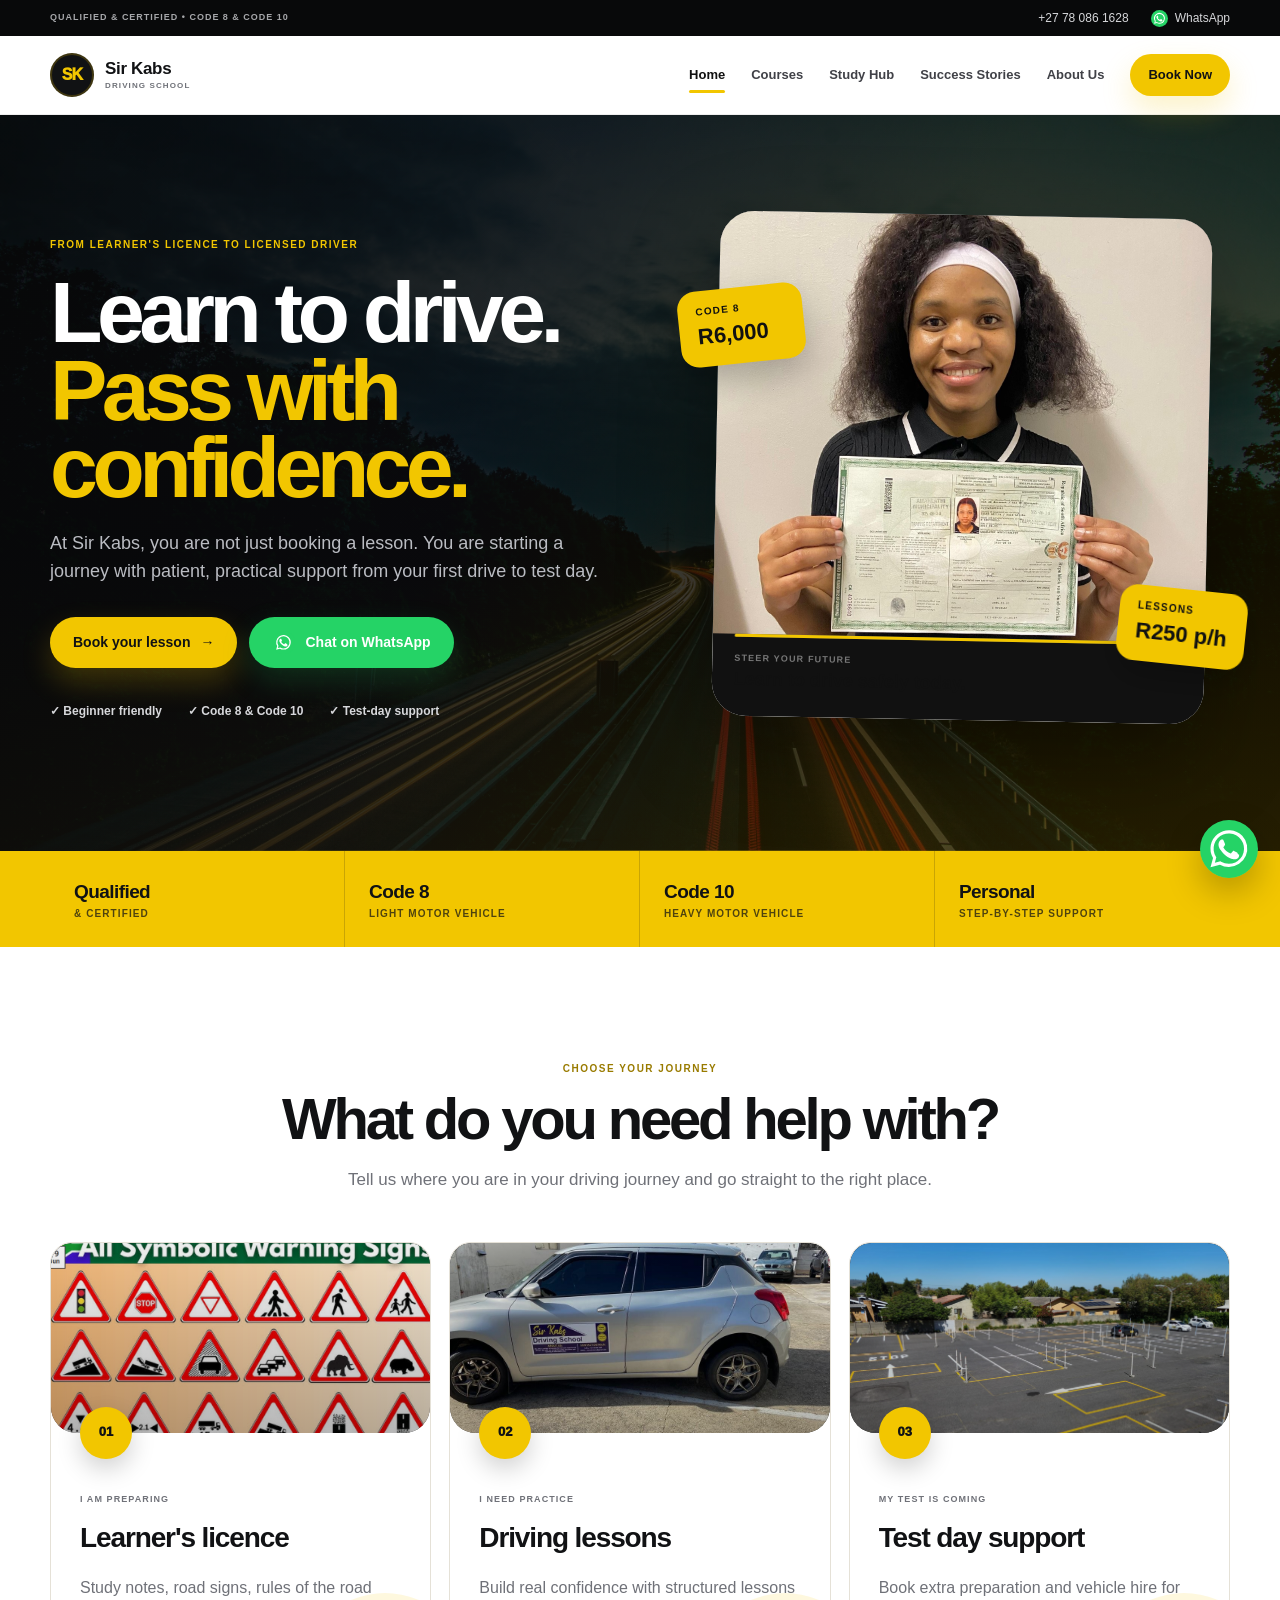
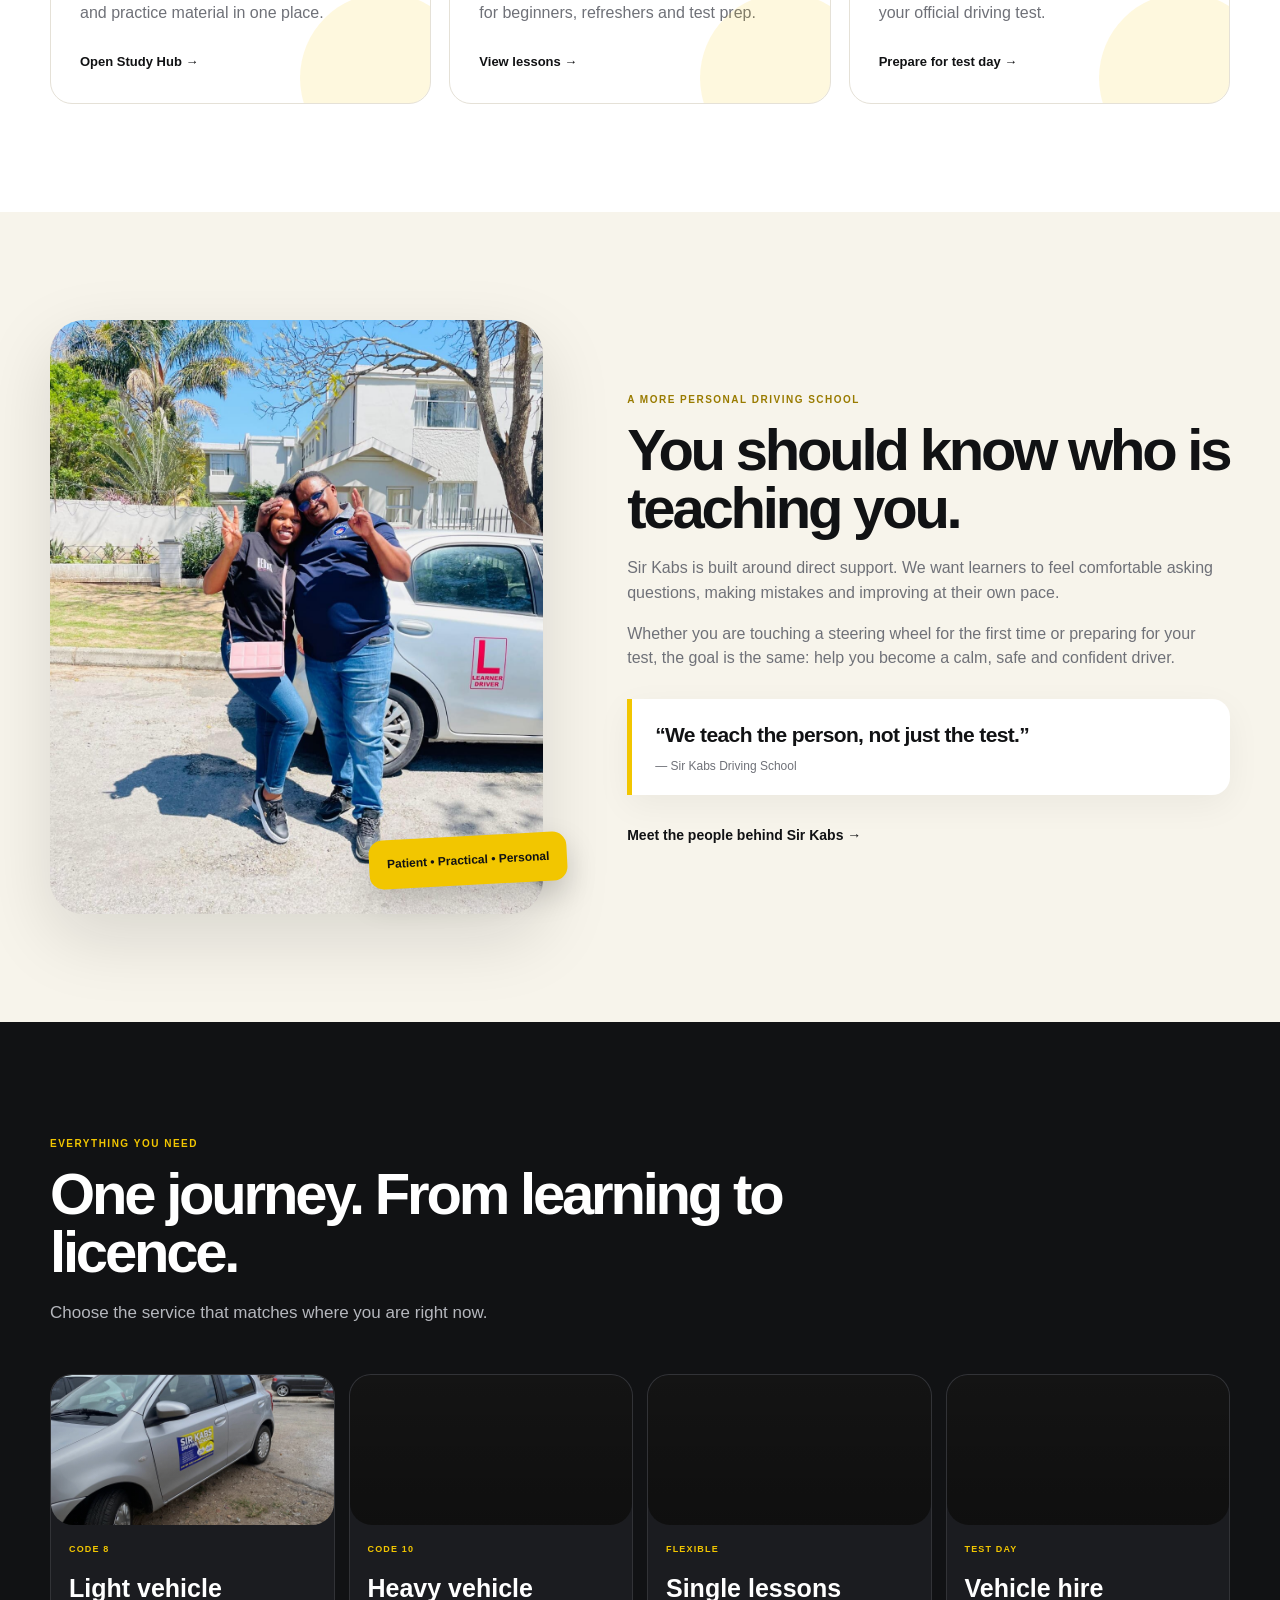
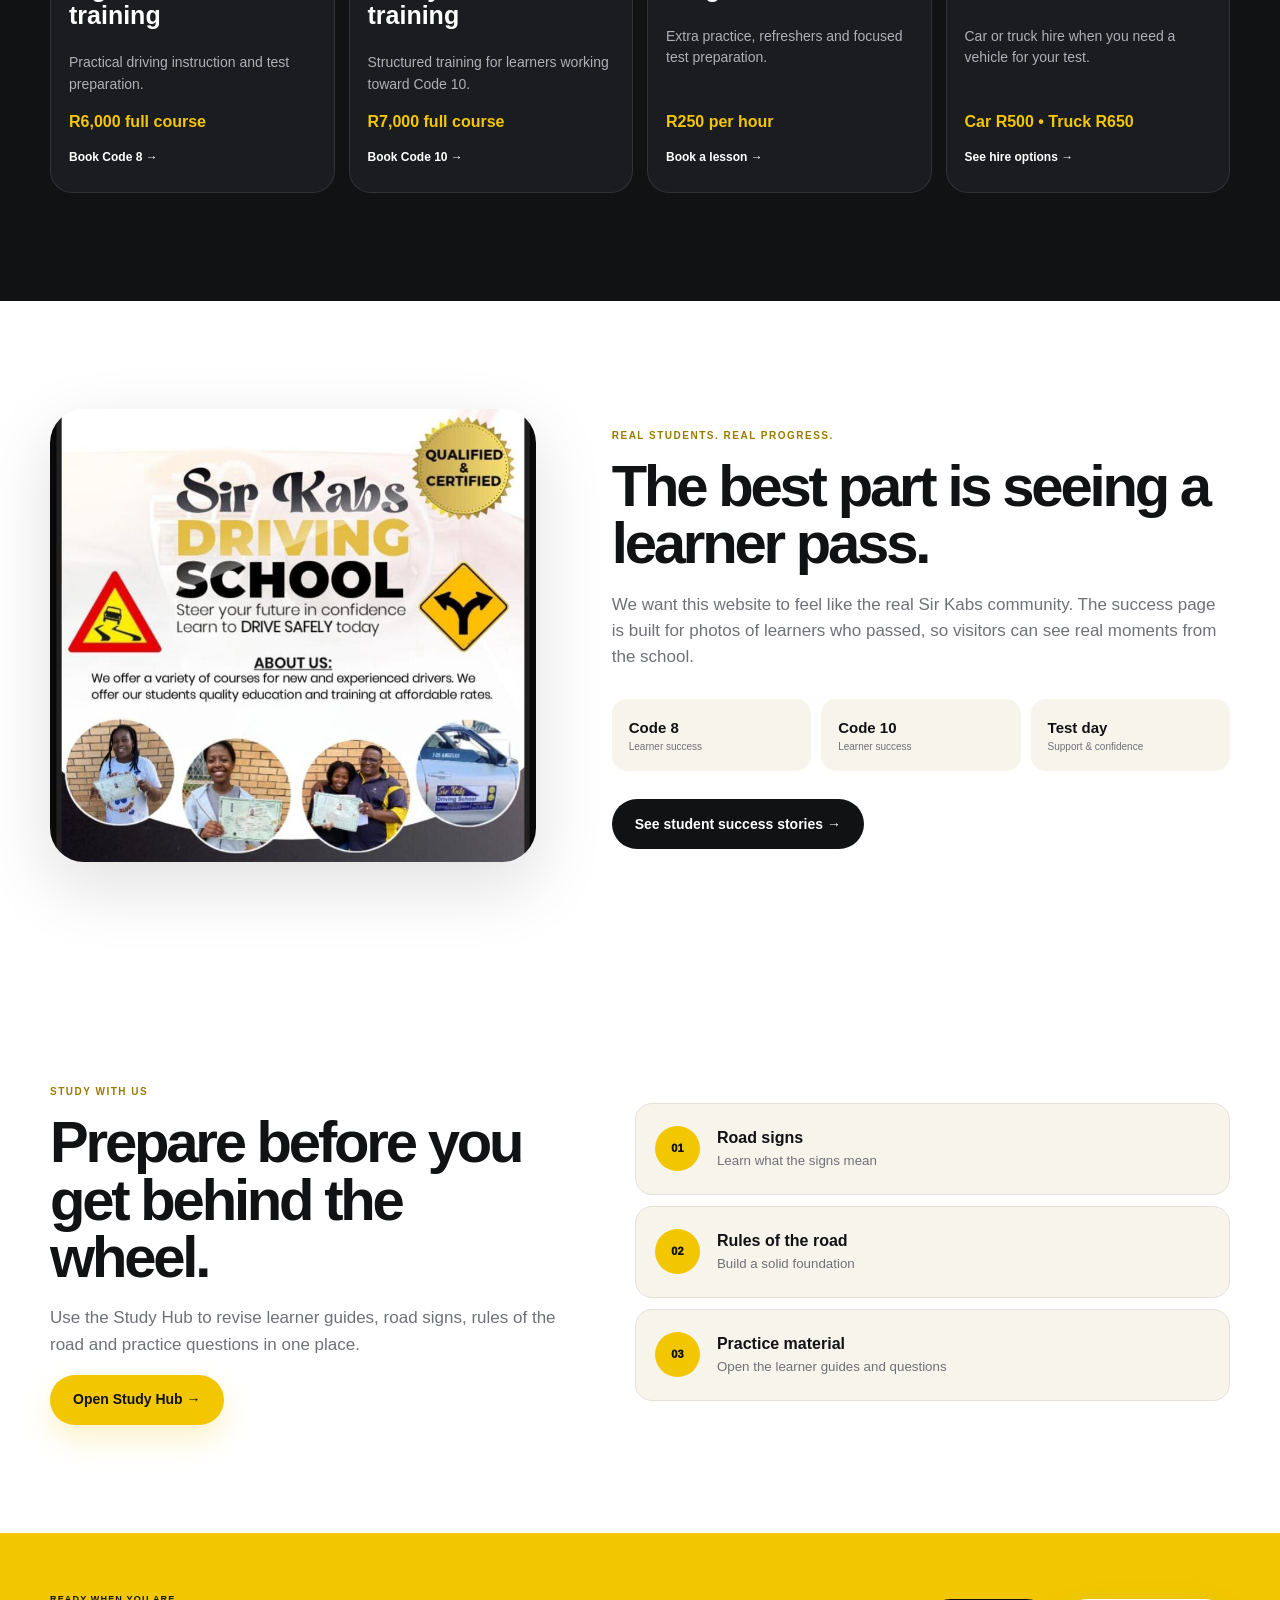
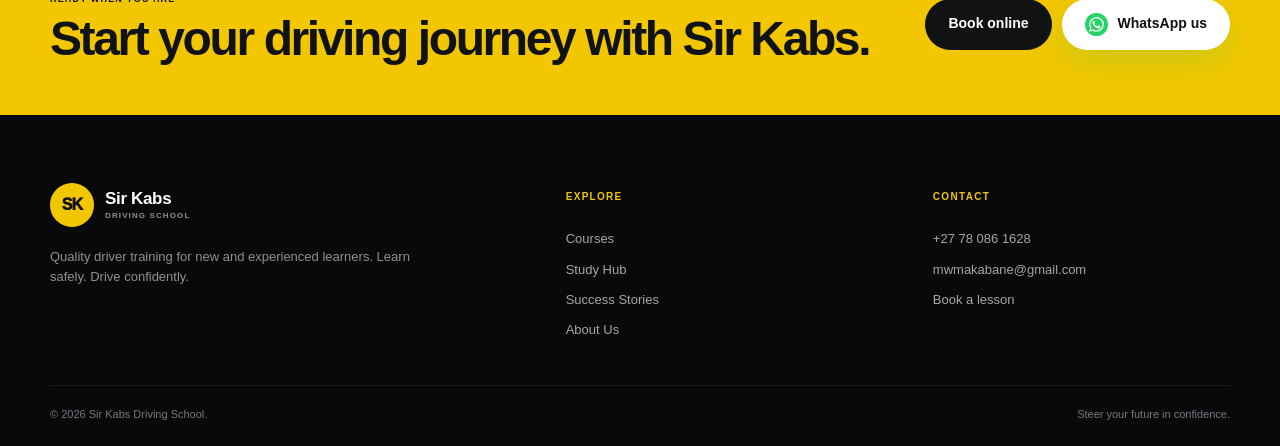
==== commit e7e2aa1d: "car update" ====
--- a/index.html
+++ b/index.html
@@ -147,7 +147,7 @@
 <div class="card-media journey-media"><img alt="Sir Kabs school car ready for a driving test" decoding="async" loading="lazy" src="test day.png"/></div>
 <span class="journey-icon">03</span>
 <small>My test is coming</small>
-<h3>Test-day support</h3>
+<h3>Test day support</h3>
 <p>Book extra preparation and vehicle hire for your official driving test.</p>
 <span class="text-link">Prepare for test day →</span>
 </a>
@@ -182,7 +182,7 @@
 <p>Choose the service that matches where you are right now.</p>
 </div>
 <div class="service-grid">
-<article class="service-card reveal"><div class="card-media service-media"><img alt="Code 8 training vehicle" decoding="async" loading="lazy" src="assets/driving.jpg"/></div><span>Code 8</span><h3>Light vehicle training</h3><p>Practical driving instruction and test preparation.</p><strong>R6,000 full course</strong><a href="booking.html?service=Code%208%20Full%20Course">Book Code 8 →</a></article>
+<article class="service-card reveal"><div class="card-media service-media"><img alt="Code 8 training vehicle" decoding="async" loading="lazy" src="assets/driving.jpeg"/></div><span>Code 8</span><h3>Light vehicle training</h3><p>Practical driving instruction and test preparation.</p><strong>R6,000 full course</strong><a href="booking.html?service=Code%208%20Full%20Course">Book Code 8 →</a></article>
 <article class="service-card reveal"><div class="card-media service-media"><img alt="Truck used for Code 10 training" decoding="async" loading="lazy" src="assets/truck.jpg"/></div><span>Code 10</span><h3>Heavy vehicle training</h3><p>Structured training for learners working toward Code 10.</p><strong>R7,000 full course</strong><a href="booking.html?service=Code%2010%20Full%20Course">Book Code 10 →</a></article>
 <article class="service-card reveal"><div class="card-media service-media"><img alt="Driving lesson in progress" decoding="async" loading="lazy" src="assets/lesson.jpg"/></div><span>Flexible</span><h3>Single lessons</h3><p>Extra practice, refreshers and focused test preparation.</p><strong>R250 per hour</strong><a href="booking.html?service=Driving%20Lesson">Book a lesson →</a></article>
 <article class="service-card reveal"><div class="card-media service-media"><img alt="Sir Kabs vehicle hire option" decoding="async" loading="lazy" src="assets/car2.jpeg"/></div><span>Test day</span><h3>Vehicle hire</h3><p>Car or truck hire when you need a vehicle for your test.</p><strong>Car R500 • Truck R650</strong><a href="courses.html#hire">See hire options →</a></article>
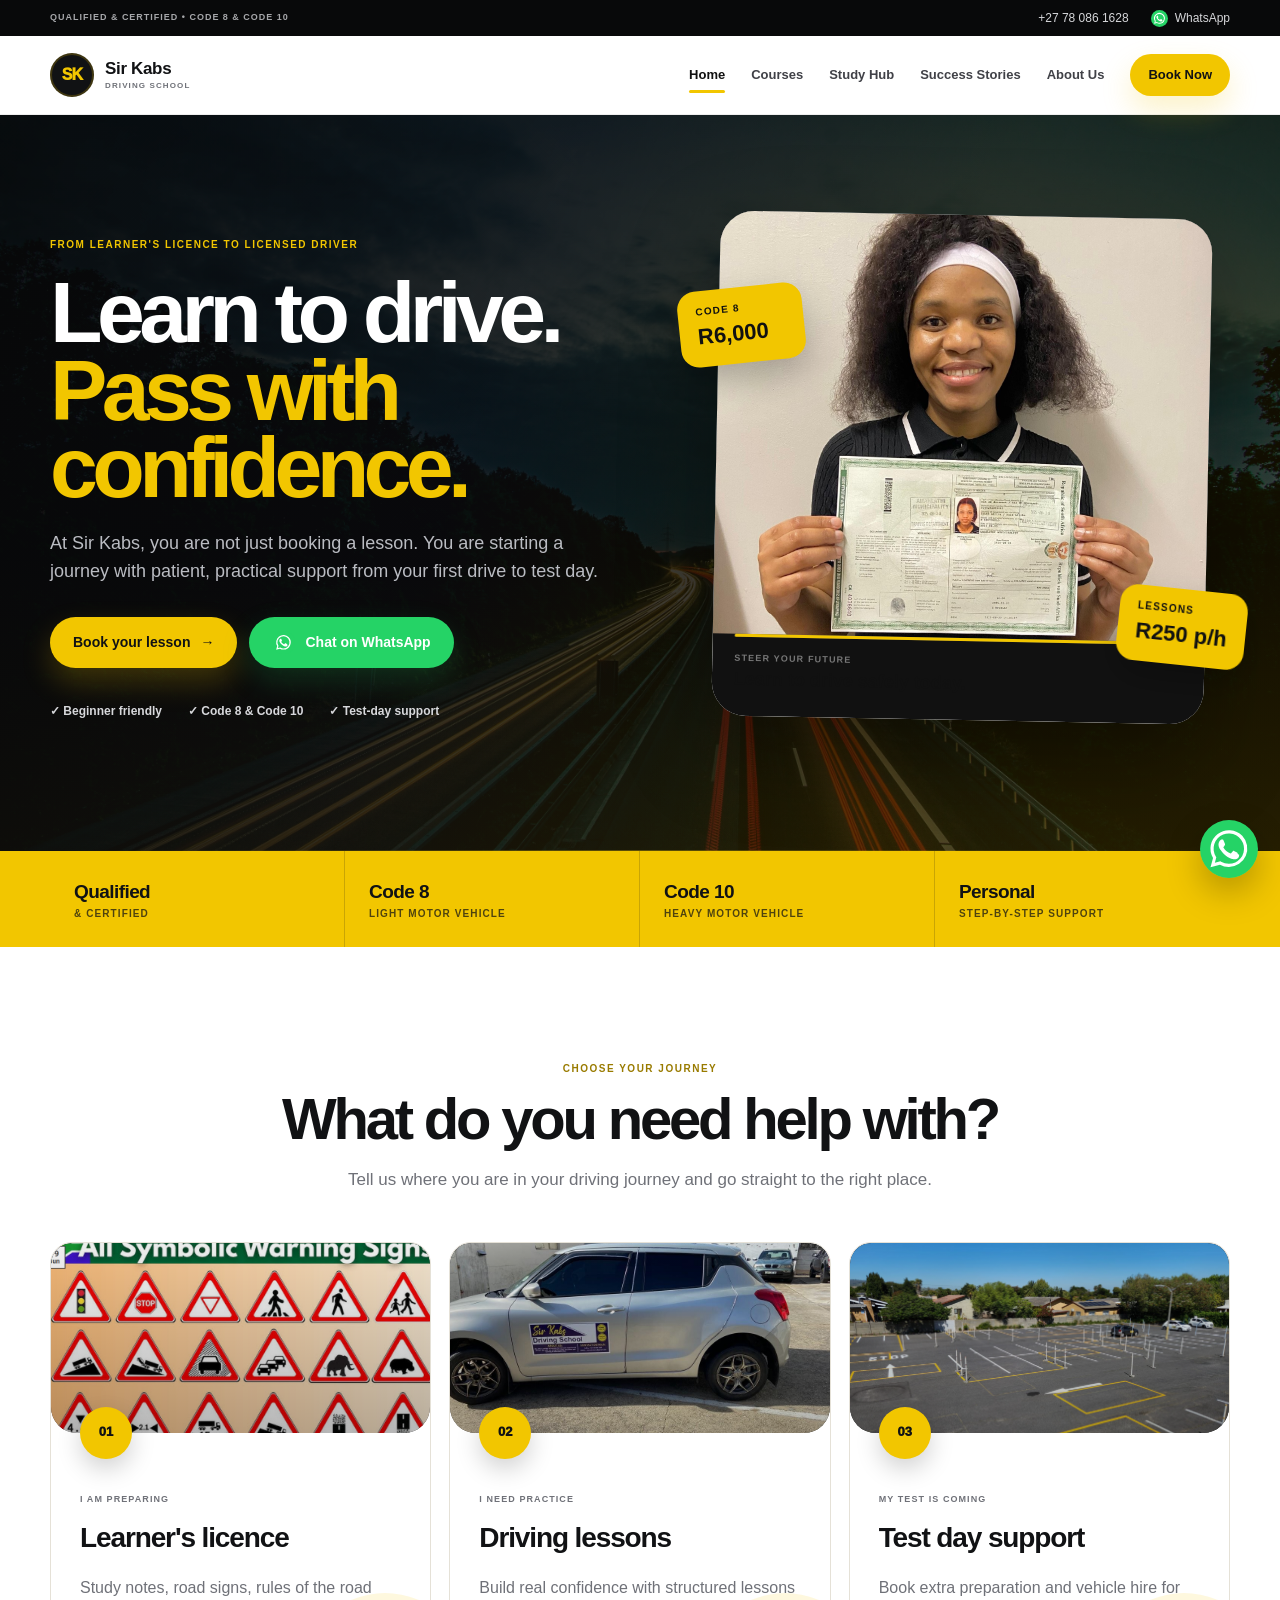
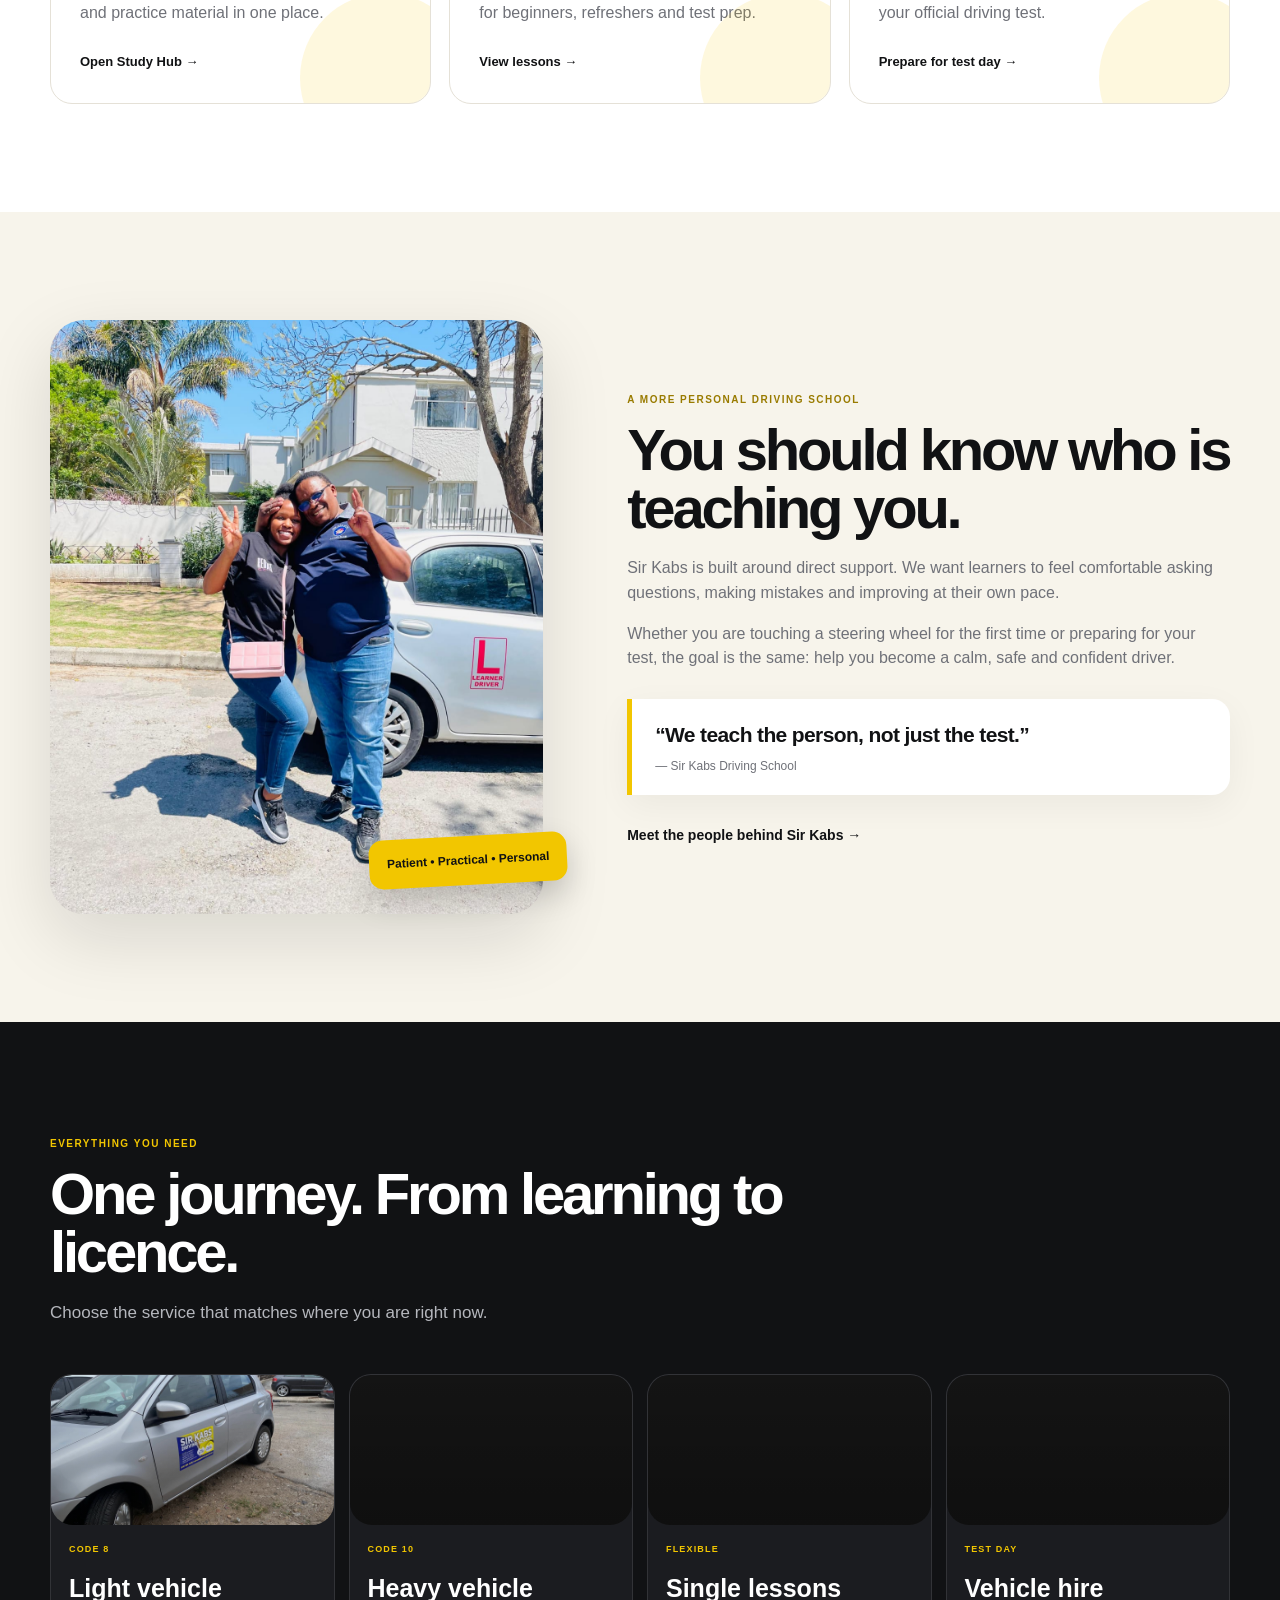
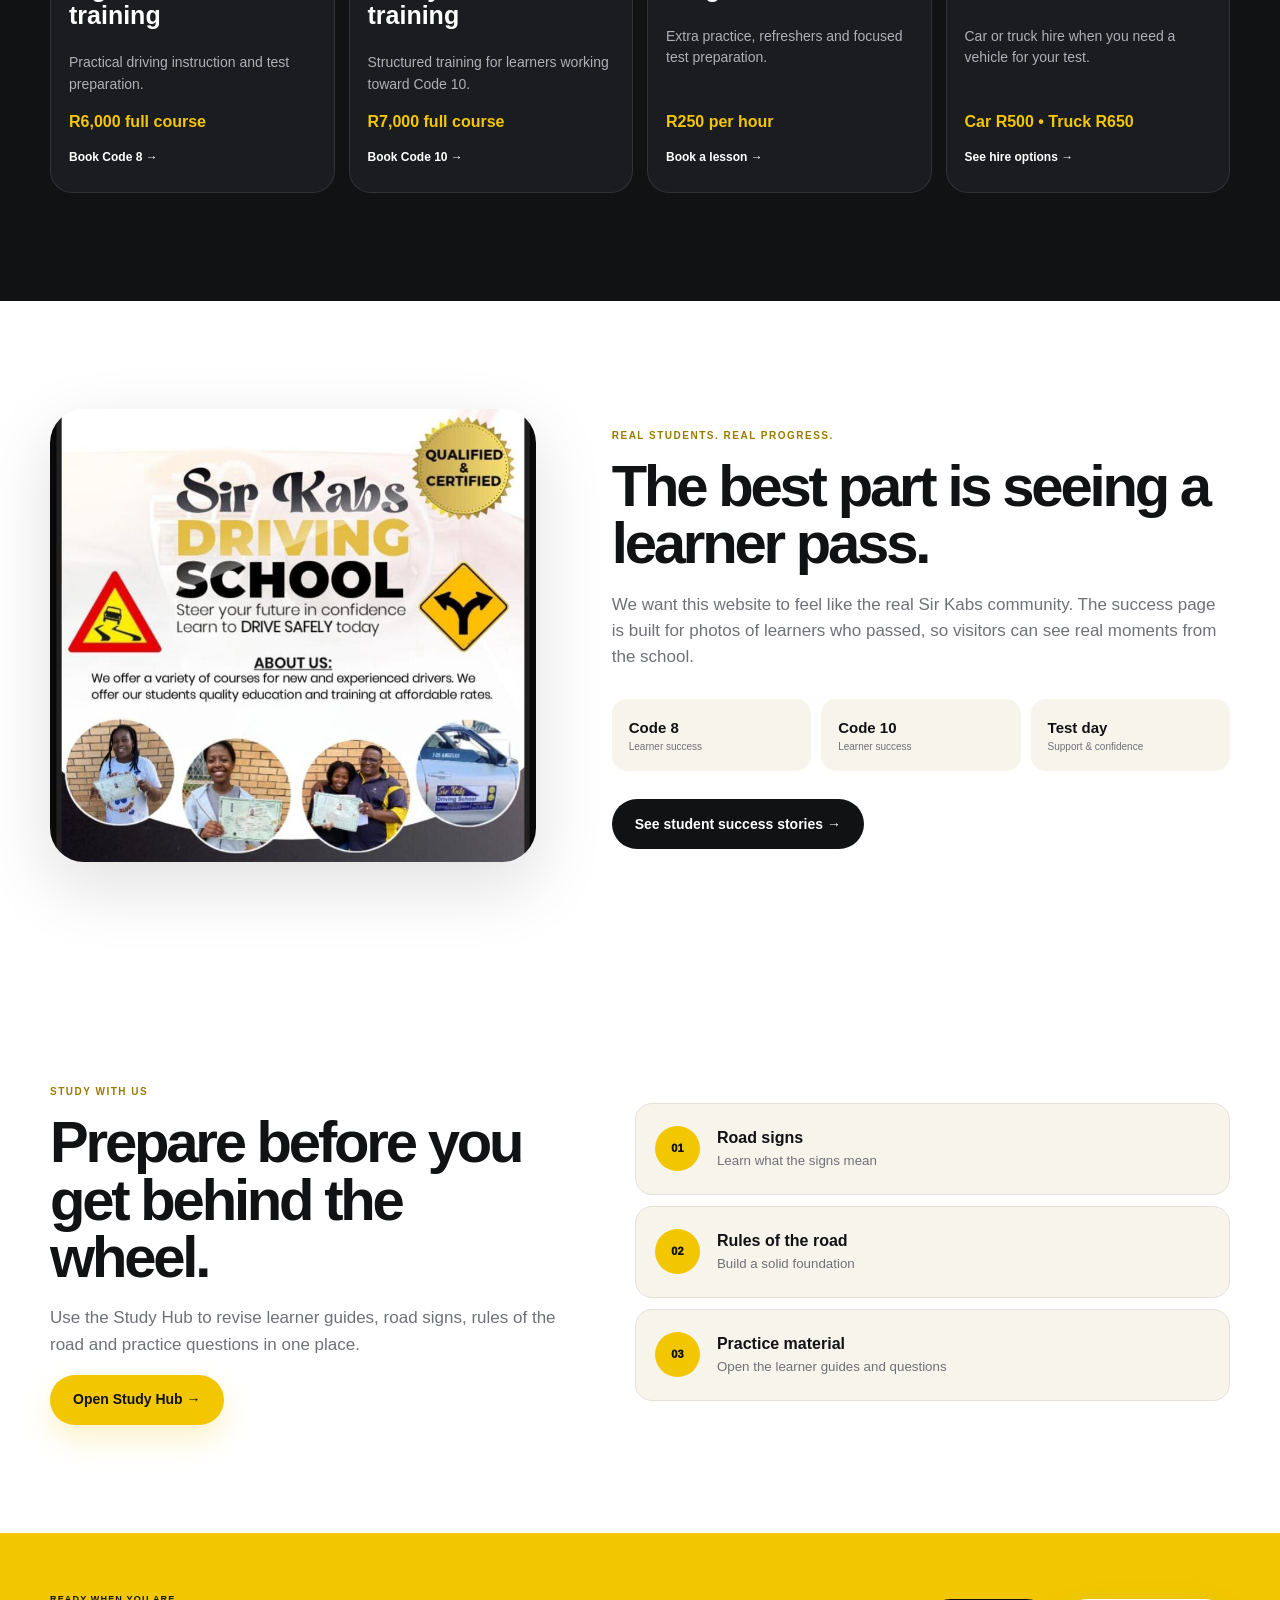
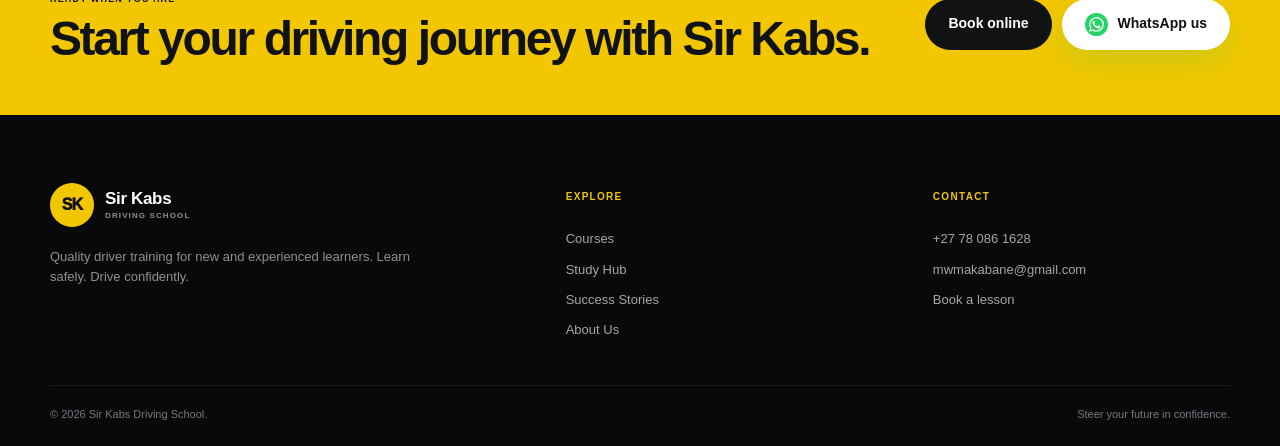
==== commit 3b60838d: "imgrse" ====
--- a/index.html
+++ b/index.html
@@ -158,7 +158,7 @@
 <div class="container personal-grid">
 <div class="personal-photo reveal">
 <!-- OWNER PHOTO: Current owner photo: assets/owners/Owner.jpeg -->
-<img alt="Owner of Sir Kabs Driving School" class="owner-photo" data-fallback="assets/owner-placeholder.svg" decoding="async" loading="lazy" src="assets/owners/Owner.jpeg"/>
+<img alt="Owner of Sir Kabs Driving School" class="owner-photo" data-fallback="assets/owner-placeholder.svg" decoding="async" loading="lazy" src="assets/owners/OwnerF.jpeg"/>
 <div class="personal-stamp">Patient • Practical • Personal</div>
 </div>
 <div class="personal-copy reveal">
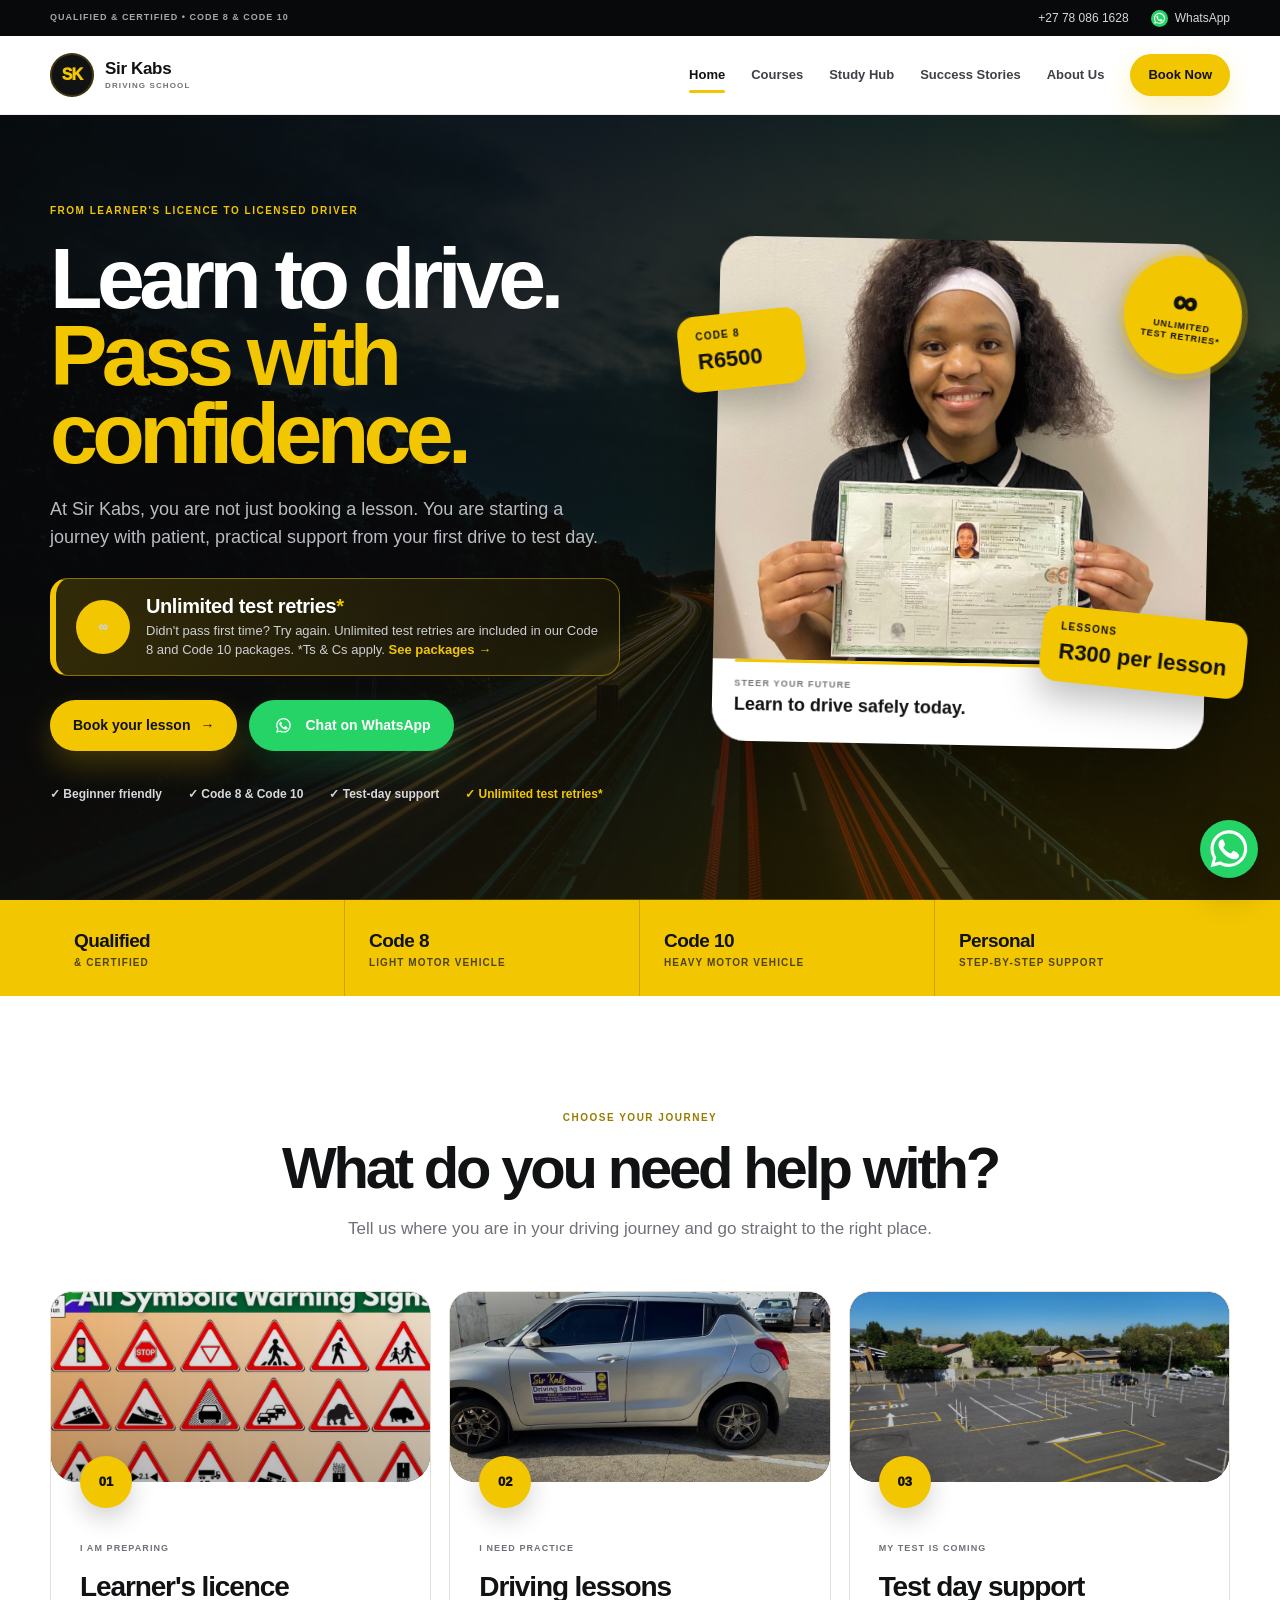
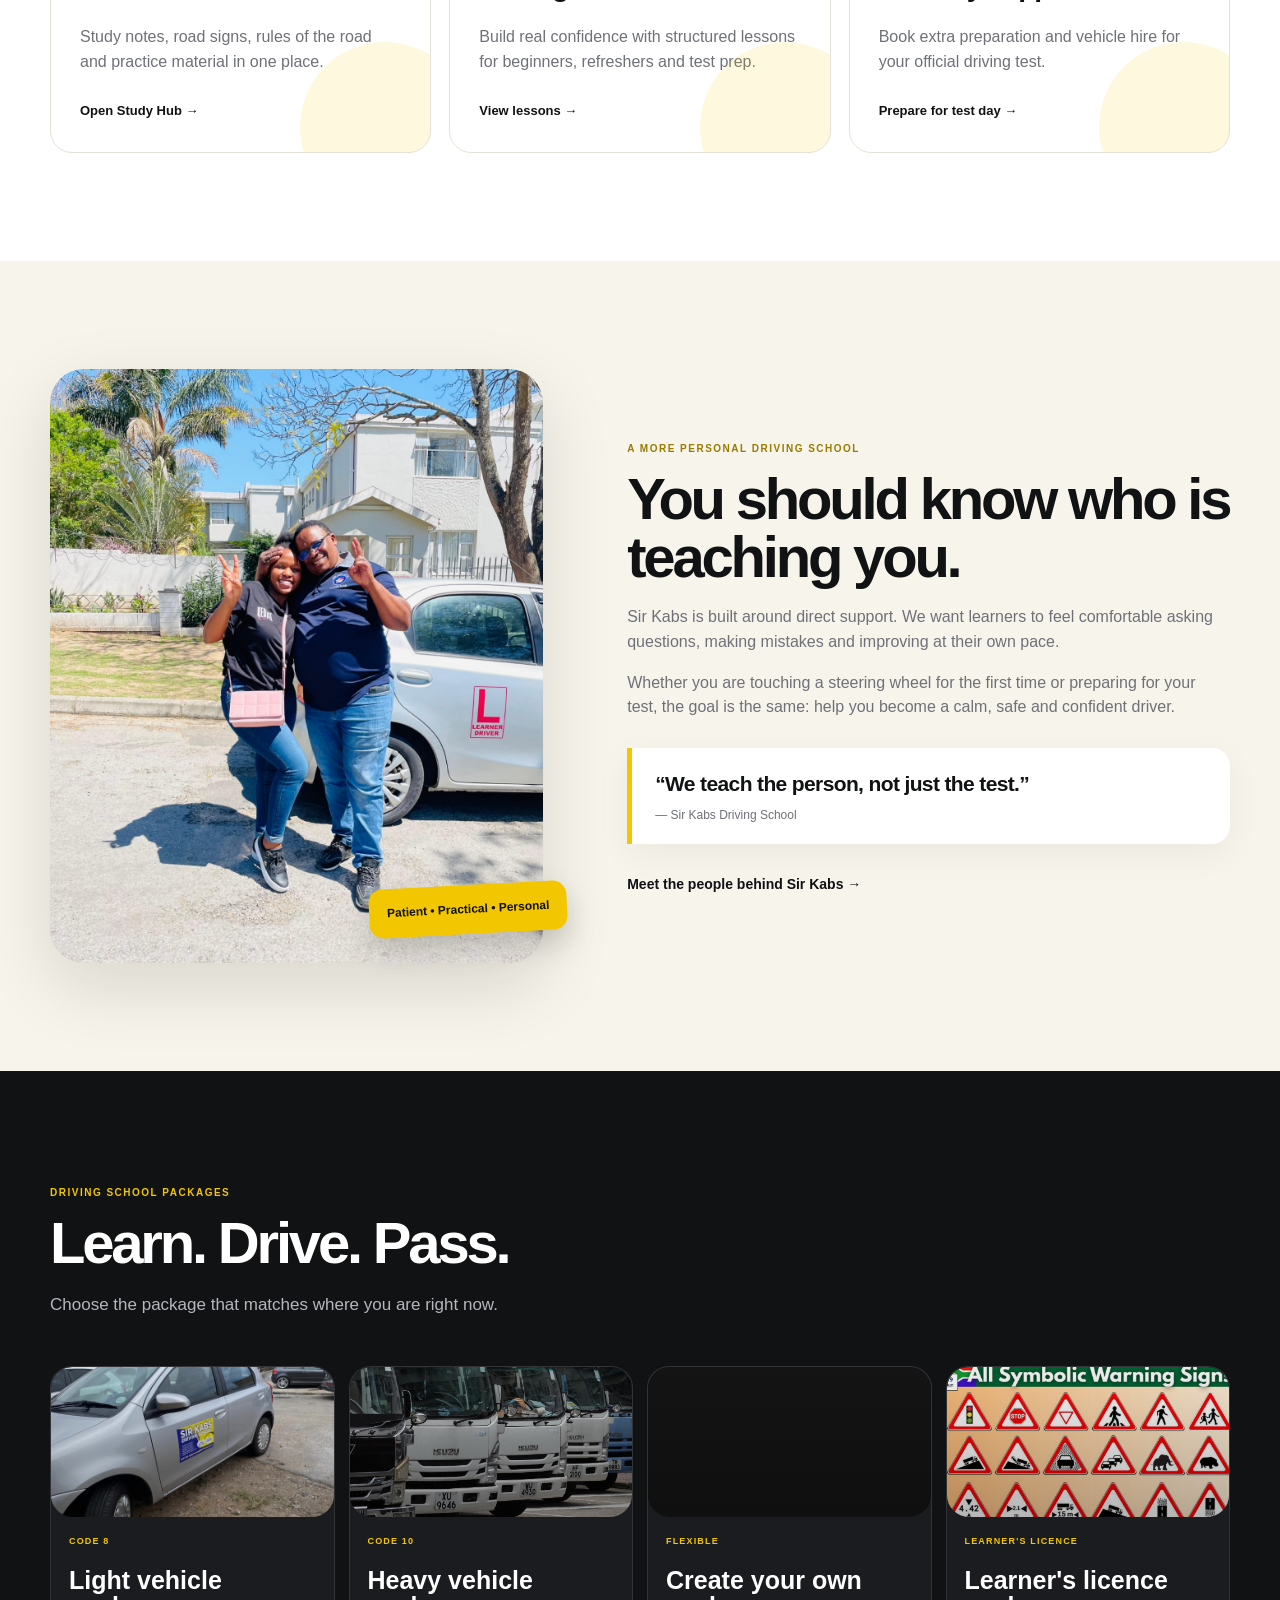
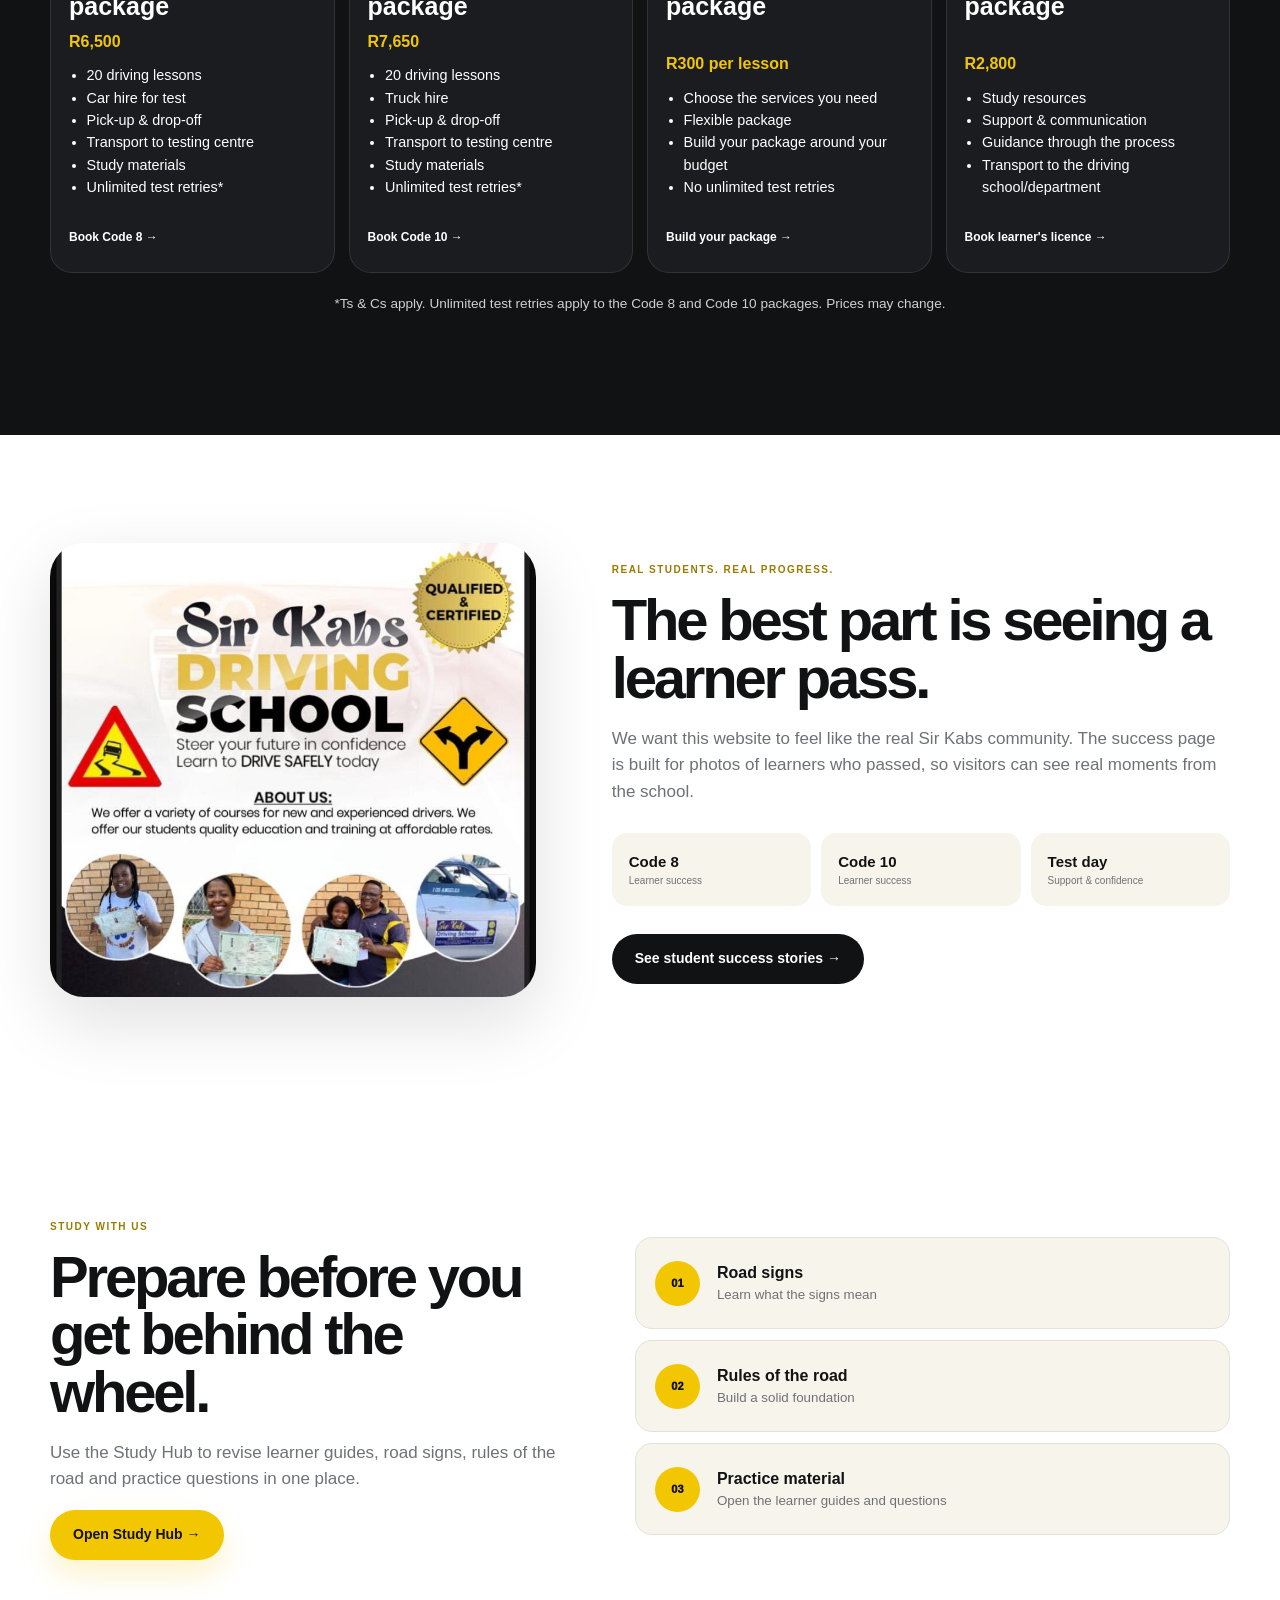
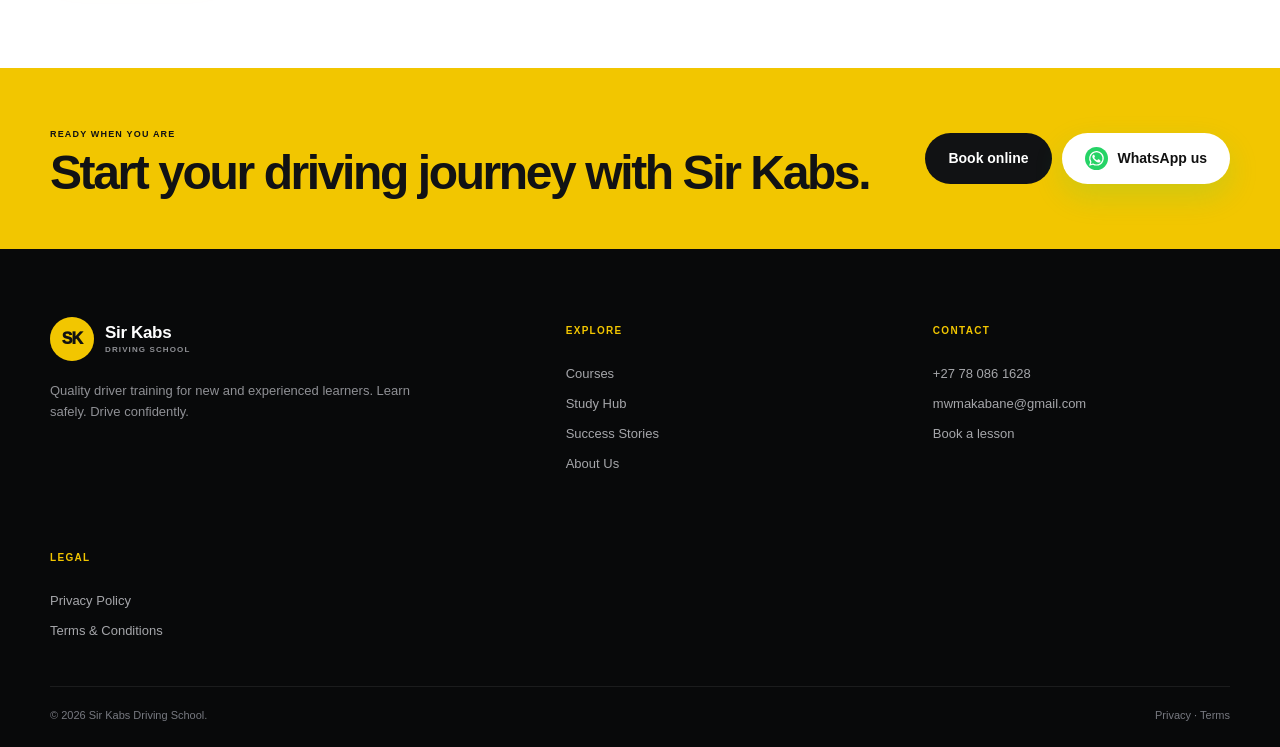
==== commit 6d8b3f79: "update" ====
--- a/index.html
+++ b/index.html
@@ -49,6 +49,11 @@
 <span class="eyebrow">From learner's licence to licensed driver</span>
 <h1>Learn to drive.<br/><em>Pass with confidence.</em></h1>
 <p class="hero-text">At Sir Kabs, you are not just booking a lesson. You are starting a journey with patient, practical support from your first drive to test day.</p>
+<div class="hero-promo">
+<span class="hero-promo-icon" aria-hidden="true">∞</span>
+<strong>Unlimited test retries<em>*</em></strong>
+<span>Didn't pass first time? Try again. Unlimited test retries are included in our Code 8 and Code 10 packages. *Ts &amp; Cs apply. <a href="courses.html#lessons">See packages →</a></span>
+</div>
 <div class="hero-actions">
 <a class="btn btn-primary" href="booking.html">Book your lesson <span>→</span></a>
 <a class="btn btn-whatsapp" href="https://wa.me/27780861628?text=Hi%20Sir%20Kabs%20Driving%20School%2C%20I%20want%20help%20with%20my%20driving%20journey." rel="noopener" target="_blank"><img alt="" decoding="async" loading="lazy" src="assets/whatsapp.svg"/> Chat on WhatsApp</a>
@@ -57,6 +62,7 @@
 <span>✓ Beginner friendly</span>
 <span>✓ Code 8 &amp; Code 10</span>
 <span>✓ Test-day support</span>
+<span class="fact-hot">✓ Unlimited test retries*</span>
 </div>
 </div>
 <div class="hero-visual reveal">
@@ -67,8 +73,8 @@
 <img alt="Sir Kabs Driving School promotional banner" decoding="async" fetchpriority="high" loading="eager" src="assets/students/student1.jpeg"/>
 <figcaption class="hero-photo-caption"><span>Steer your future</span><strong>Learn to drive safely today.</strong></figcaption>
 </figure>
-<figure class="hero-slide is-active">
-<img alt="Sir Kabs Driving School promotional banner" decoding="async" fetchpriority="high" loading="eager" src="assets/students/student10.jpeg"/>
+<figure class="hero-slide">
+<img alt="Sir Kabs Driving School promotional banner" decoding="async" loading="lazy" src="assets/students/student10.jpeg"/>
 <figcaption class="hero-photo-caption"><span>Steer your future</span><strong>Learn to drive safely today.</strong></figcaption>
 </figure>
 <figure class="hero-slide">
@@ -106,8 +112,9 @@
 </div>
 <div aria-hidden="true" class="hero-slider-progress"><span></span></div>
 </div>
-<div class="floating-price floating-price-one"><small>Code 8</small><strong>R6,000</strong></div>
-<div class="floating-price floating-price-two"><small>Lessons</small><strong>R250 p/h</strong></div>
+<div class="floating-seal" aria-label="Unlimited test retries"><b>∞</b><small>Unlimited<br/>test retries*</small></div>
+<div class="floating-price floating-price-one"><small>Code 8</small><strong>R6500</strong></div>
+<div class="floating-price floating-price-two"><small>Lessons</small><strong>R300 per lesson</strong></div>
 </div>
 </div>
 </section>
@@ -177,16 +184,25 @@
 <section class="section dark-section">
 <div class="container">
 <div class="section-heading light reveal">
-<span class="kicker">Everything you need</span>
-<h2>One journey. From learning to licence.</h2>
-<p>Choose the service that matches where you are right now.</p>
+<span class="kicker">Driving school packages</span>
+<h2>Learn. Drive. Pass.</h2>
+<p>Choose the package that matches where you are right now.</p>
 </div>
 <div class="service-grid">
-<article class="service-card reveal"><div class="card-media service-media"><img alt="Code 8 training vehicle" decoding="async" loading="lazy" src="assets/driving.jpeg"/></div><span>Code 8</span><h3>Light vehicle training</h3><p>Practical driving instruction and test preparation.</p><strong>R6,000 full course</strong><a href="booking.html?service=Code%208%20Full%20Course">Book Code 8 →</a></article>
-<article class="service-card reveal"><div class="card-media service-media"><img alt="Truck used for Code 10 training" decoding="async" loading="lazy" src="assets/truck.jpg"/></div><span>Code 10</span><h3>Heavy vehicle training</h3><p>Structured training for learners working toward Code 10.</p><strong>R7,000 full course</strong><a href="booking.html?service=Code%2010%20Full%20Course">Book Code 10 →</a></article>
-<article class="service-card reveal"><div class="card-media service-media"><img alt="Driving lesson in progress" decoding="async" loading="lazy" src="assets/lesson.jpg"/></div><span>Flexible</span><h3>Single lessons</h3><p>Extra practice, refreshers and focused test preparation.</p><strong>R250 per hour</strong><a href="booking.html?service=Driving%20Lesson">Book a lesson →</a></article>
-<article class="service-card reveal"><div class="card-media service-media"><img alt="Sir Kabs vehicle hire option" decoding="async" loading="lazy" src="assets/car2.jpeg"/></div><span>Test day</span><h3>Vehicle hire</h3><p>Car or truck hire when you need a vehicle for your test.</p><strong>Car R500 • Truck R650</strong><a href="courses.html#hire">See hire options →</a></article>
-</div>
+<article class="service-card reveal"><div class="card-media service-media"><img alt="Code 8 training vehicle" decoding="async" loading="lazy" src="assets/driving.jpeg"/></div><span>Code 8</span><h3>Light vehicle package</h3><strong>R6,500</strong>
+<ul style="margin:.6rem 0 1rem;padding-left:1.1rem;font-size:.9rem;line-height:1.55;text-align:left"><li>20 driving lessons</li><li>Car hire for test</li><li>Pick-up &amp; drop-off</li><li>Transport to testing centre</li><li>Study materials</li><li>Unlimited test retries*</li></ul>
+<a href="booking.html?service=Code%208%20Full%20Course">Book Code 8 →</a></article>
+<article class="service-card reveal"><div class="card-media service-media"><img alt="Truck used for Code 10 training" decoding="async" loading="lazy" src="assets/truck.jpg"/></div><span>Code 10</span><h3>Heavy vehicle package</h3><strong>R7,650</strong>
+<ul style="margin:.6rem 0 1rem;padding-left:1.1rem;font-size:.9rem;line-height:1.55;text-align:left"><li>20 driving lessons</li><li>Truck hire</li><li>Pick-up &amp; drop-off</li><li>Transport to testing centre</li><li>Study materials</li><li>Unlimited test retries*</li></ul>
+<a href="booking.html?service=Code%2010%20Full%20Course">Book Code 10 →</a></article>
+<article class="service-card reveal"><div class="card-media service-media"><img alt="Driving lesson in progress" decoding="async" loading="lazy" src="assets/lesson.jpg"/></div><span>Flexible</span><h3>Create your own package</h3><strong>R300 per lesson</strong>
+<ul style="margin:.6rem 0 1rem;padding-left:1.1rem;font-size:.9rem;line-height:1.55;text-align:left"><li>Choose the services you need</li><li>Flexible package</li><li>Build your package around your budget</li><li>No unlimited test retries</li></ul>
+<a href="courses.html#package-builder">Build your package →</a></article>
+<article class="service-card reveal"><div class="card-media service-media"><img alt="Learner's licence study material" decoding="async" loading="lazy" src="assets/learners.png"/></div><span>Learner's licence</span><h3>Learner's licence package</h3><strong>R2,800</strong>
+<ul style="margin:.6rem 0 1rem;padding-left:1.1rem;font-size:.9rem;line-height:1.55;text-align:left"><li>Study resources</li><li>Support &amp; communication</li><li>Guidance through the process</li><li>Transport to the driving school/department</li></ul>
+<a href="booking.html?service=Learner%20Support">Book learner's licence →</a></article>
+</div>
+<p style="margin-top:1.25rem;text-align:center;font-size:.85rem;opacity:.8">*Ts &amp; Cs apply. Unlimited test retries apply to the Code 8 and Code 10 packages. Prices may change.</p>
 </div>
 </section>
 <section class="section success-preview">
@@ -232,8 +248,9 @@
 <div class="footer-brand"><a class="brand brand-light" href="index.html"><span class="brand-mark">SK</span><span class="brand-copy"><strong>Sir Kabs</strong><small>Driving School</small></span></a><p>Quality driver training for new and experienced learners. Learn safely. Drive confidently.</p></div>
 <div><h3>Explore</h3><a href="courses.html">Courses</a><a href="study.html">Study Hub</a><a href="success.html">Success Stories</a><a href="about.html">About Us</a></div>
 <div><h3>Contact</h3><a href="tel:+27780861628">+27 78 086 1628</a><a href="mailto:mwmakabane@gmail.com">mwmakabane@gmail.com</a><a href="booking.html">Book a lesson</a></div>
-</div>
-<div class="container footer-bottom"><span>© <span id="year"></span> Sir Kabs Driving School.</span><span>Steer your future in confidence.</span></div>
+<div><h3>Legal</h3><a href="privacy.html">Privacy Policy</a><a href="terms.html">Terms &amp; Conditions</a></div>
+</div>
+<div class="container footer-bottom"><span>© <span id="year"></span> Sir Kabs Driving School.</span><span><a href="privacy.html">Privacy</a> · <a href="terms.html">Terms</a></span></div>
 </footer>
 <a aria-label="Chat with Sir Kabs on WhatsApp" class="whatsapp-float" href="https://wa.me/27780861628?text=Hi%20Sir%20Kabs%20Driving%20School%2C%20I%20need%20help." rel="noopener" target="_blank"><img alt="" decoding="async" loading="lazy" src="assets/whatsapp.svg"/></a>
 <a class="mobile-book" href="booking.html">Book Now</a>
--- a/style.css
+++ b/style.css
@@ -64,7 +64,84 @@
 .main-nav > a[aria-current="page"] { color: #111; }
 .menu-toggle { display: none; width: 45px; height: 45px; border: 0; background: transparent; padding: 9px; }
 .menu-toggle span { display: block; height: 2px; background: #111; margin: 5px 0; border-radius: 5px; }
-
+/* ===== Hero: unlimited test retries promo ===== */
+.hero-promo {
+  display: grid;
+  grid-template-columns: auto 1fr;
+  gap: 4px 16px;
+  align-items: center;
+  max-width: 620px;
+  margin-top: 26px;
+  padding: 16px 20px;
+  border-radius: 18px;
+  border: 1px solid rgba(242,198,0,.45);
+  border-left: 6px solid var(--yellow);
+  background: linear-gradient(100deg, rgba(242,198,0,.18), rgba(242,198,0,.05));
+  backdrop-filter: blur(6px);
+}
+.hero-promo-icon {
+  grid-row: 1 / 3;
+  width: 54px;
+  height: 54px;
+  border-radius: 50%;
+  display: grid;
+  place-items: center;
+  background: var(--yellow);
+  color: #111;
+  font-size: 30px;
+  font-weight: 950;
+  line-height: 1;
+  animation: promoPulse 2.4s ease-in-out infinite;
+}
+.hero-promo strong { font-size: 20px; letter-spacing: -.02em; color: #fff; line-height: 1.15; }
+.hero-promo strong em { font-style: normal; color: var(--yellow); }
+.hero-promo span { color: #cfd0d4; font-size: 13px; line-height: 1.45; }
+.hero-promo a { color: var(--yellow); font-weight: 850; white-space: nowrap; }
+.hero-promo + .hero-actions { margin-top: 24px; }
+.hero-facts .fact-hot { color: var(--yellow); }
+
+.floating-seal {
+  position: absolute;
+  z-index: 4;
+  right: -12px;
+  top: 34px;
+  width: 118px;
+  height: 118px;
+  border-radius: 50%;
+  background: var(--yellow);
+  color: #111;
+  display: grid;
+  place-content: center;
+  text-align: center;
+  box-shadow: 0 0 0 6px rgba(242,198,0,.25), 0 18px 40px rgba(0,0,0,.35);
+  transform: rotate(8deg);
+  animation: sealFloat 3.2s ease-in-out infinite;
+}
+.floating-seal b { font-size: 34px; line-height: .9; font-weight: 950; }
+.floating-seal small { font-size: 9px; text-transform: uppercase; letter-spacing: .1em; font-weight: 900; line-height: 1.25; margin-top: 3px; }
+
+.hero-photo-caption { background: #fff; }
+
+@keyframes promoPulse {
+  0%, 100% { box-shadow: 0 0 0 0 rgba(242,198,0,.55); }
+  50%      { box-shadow: 0 0 0 12px rgba(242,198,0,0); }
+}
+@keyframes sealFloat {
+  0%, 100% { transform: rotate(8deg) translateY(0); }
+  50%      { transform: rotate(5deg) translateY(-7px); }
+}
+
+@media (max-width: 560px) {
+  .hero-promo { grid-template-columns: 44px 1fr; padding: 13px 14px; margin-top: 22px; }
+  .hero-promo-icon { width: 44px; height: 44px; font-size: 24px; }
+  .hero-promo strong { font-size: 17px; }
+  .floating-seal { width: 84px; height: 84px; right: -4px; top: 14px; }
+  .floating-seal b { font-size: 24px; }
+  .floating-seal small { font-size: 7px; }
+}
+@media (prefers-reduced-motion: reduce) {
+  .hero-promo-icon, .floating-seal { animation: none; }
+}
 /* ---------- type / layout ---------- */
 .section { padding: 108px 0; }
 .soft-section { background: var(--paper); }
